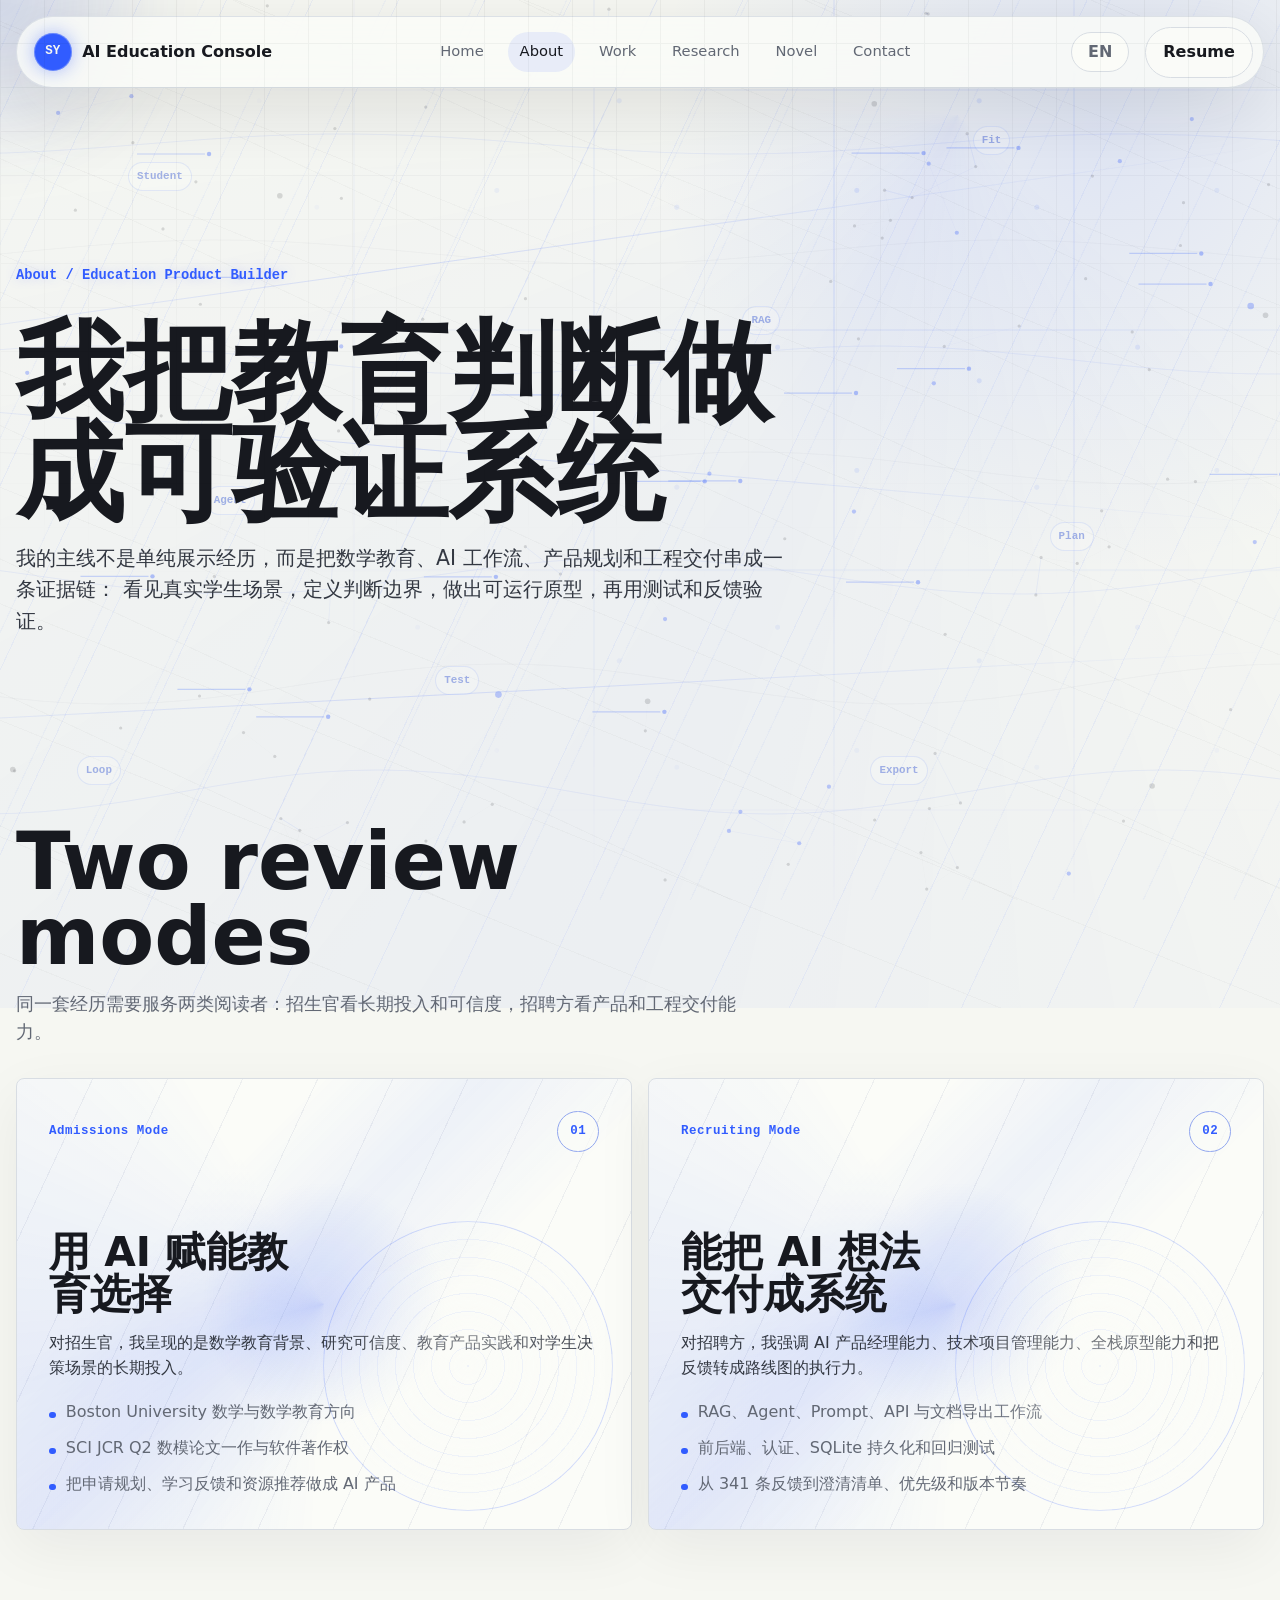
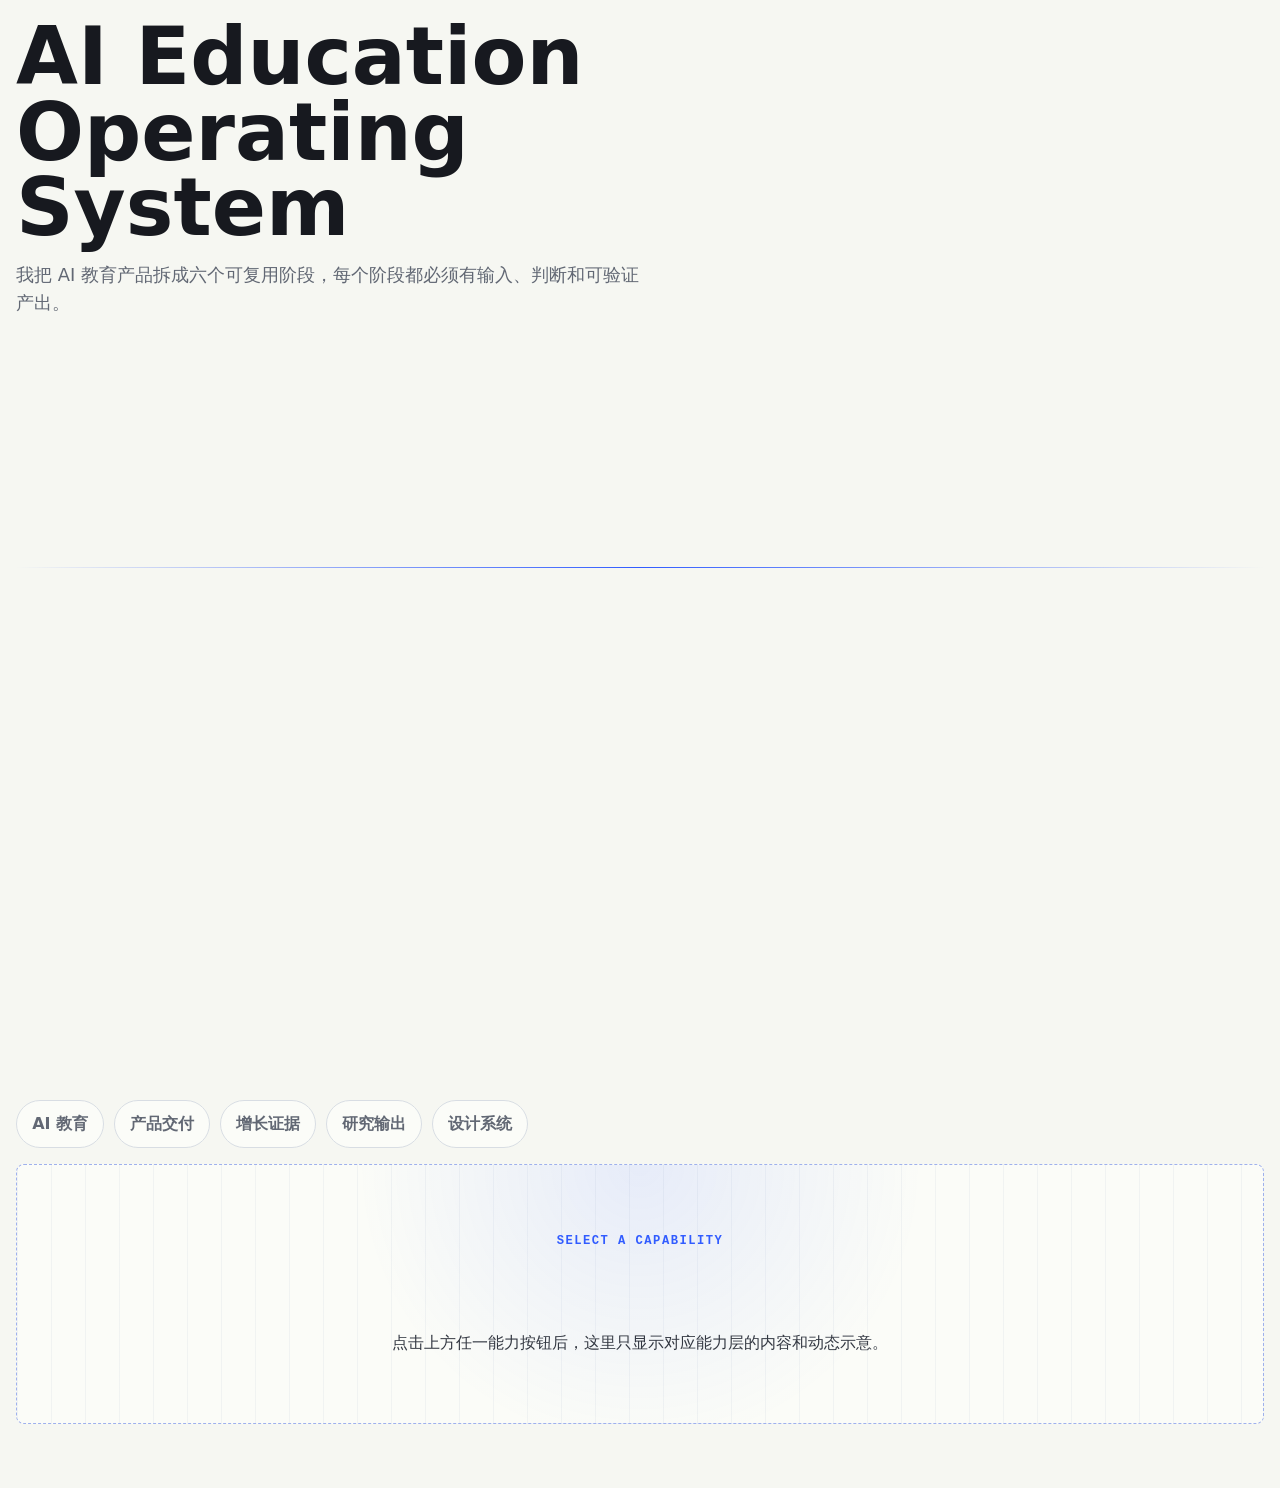
==== about.html @ aab408aa "Deploy Yunkun personal static site" ====
<!doctype html>
<html lang="zh-CN">
  <head>
    <meta charset="utf-8" />
    <meta name="viewport" content="width=device-width, initial-scale=1" />
    <meta
      name="description"
      content="宋昀锟 Song Yunkun 的关于页面：教育产品定位、双受众证据、AI 教育产品方法和能力矩阵。"
    />
    <title>About | 宋昀锟 Song Yunkun</title>
    <link rel="stylesheet" href="./styles.css" />
  </head>
  <body>
    <a class="skip-link" href="#main">跳到正文</a>
    <div class="grain" aria-hidden="true"></div>
    <div class="scroll-progress" aria-hidden="true"></div>
    <div class="cursor-glow" aria-hidden="true"></div>
    <div class="ambient-system" aria-hidden="true">
      <canvas id="ambientCanvas" width="1600" height="1000"></canvas>
      <div class="ambient-grid"></div>
      <div class="ambient-scan"></div>
      <div class="ambient-circuit"></div>
      <div class="ambient-ribbons"><span></span><span></span><span></span></div>
      <div class="ambient-labels"><span>Student</span><span>Fit</span><span>RAG</span><span>Agent</span><span>Plan</span><span>Test</span><span>Export</span><span>Loop</span></div>
      <div class="data-rain"><span>student.signal.map()</span><span>school.fit.score()</span><span>rag.education.merge()</span><span>agent.plan.route()</span><span>tests.cover.advising()</span><span>export.application.pack()</span></div>
    </div>

    <header class="site-header" aria-label="Primary navigation">
      <a class="brand" href="./index.html" aria-label="Song Yunkun home">
        <span class="brand-mark" aria-hidden="true">SY</span>
        <span>AI Education Console</span>
      </a>
      <nav class="top-nav" aria-label="Site pages">
        <a href="./index.html">Home</a>
        <a href="./about.html">About</a>
        <a href="./work.html">Work</a>
        <a href="./research.html">Research</a>
        <a href="./novel.html">Novel</a>
        <a href="./contact.html">Contact</a>
      </nav>
      <a class="button secondary header-resume magnetic" href="./assets/resume.docx">Resume</a>
    </header>

    <main id="main" class="subpage-main">
      <section class="page-masthead" id="top" aria-labelledby="about-title">
        <p class="hero-kicker">About / Education Product Builder</p>
        <h1 id="about-title">我把教育判断做成可验证系统</h1>
        <p>
          我的主线不是单纯展示经历，而是把数学教育、AI 工作流、产品规划和工程交付串成一条证据链：
          看见真实学生场景，定义判断边界，做出可运行原型，再用测试和反馈验证。
        </p>
      </section>

      <section class="section audience-section" id="audience" aria-labelledby="audience-title">
        <div class="section-intro reveal">
          <h2 id="audience-title">Two review modes</h2>
          <p>同一套经历需要服务两类阅读者：招生官看长期投入和可信度，招聘方看产品和工程交付能力。</p>
        </div>
        <div class="audience-grid">
          <article class="audience-card reveal" data-tilt-card>
            <div class="audience-card-head"><span>Admissions Mode</span><strong>01</strong></div>
            <h3>用 AI 赋能教育选择</h3>
            <p>对招生官，我呈现的是数学教育背景、研究可信度、教育产品实践和对学生决策场景的长期投入。</p>
            <ul class="evidence-list">
              <li>Boston University 数学与数学教育方向</li>
              <li>SCI JCR Q2 数模论文一作与软件著作权</li>
              <li>把申请规划、学习反馈和资源推荐做成 AI 产品</li>
            </ul>
          </article>
          <article class="audience-card reveal" data-tilt-card>
            <div class="audience-card-head"><span>Recruiting Mode</span><strong>02</strong></div>
            <h3>能把 AI 想法交付成系统</h3>
            <p>对招聘方，我强调 AI 产品经理能力、技术项目管理能力、全栈原型能力和把反馈转成路线图的执行力。</p>
            <ul class="evidence-list">
              <li>RAG、Agent、Prompt、API 与文档导出工作流</li>
              <li>前后端、认证、SQLite 持久化和回归测试</li>
              <li>从 341 条反馈到澄清清单、优先级和版本节奏</li>
            </ul>
          </article>
        </div>
      </section>

      <section class="section system-section" id="system" aria-labelledby="system-title">
        <div class="section-intro narrow reveal">
          <h2 id="system-title">AI Education Operating System</h2>
          <p>我把 AI 教育产品拆成六个可复用阶段，每个阶段都必须有输入、判断和可验证产出。</p>
        </div>
        <div class="system-path" style="--path-progress: 0">
          <article class="path-step reveal" data-path-step="0"><span>Student Signal</span><p>收集学生目标、家庭约束、学习反馈、访谈材料和真实场景输入。</p></article>
          <article class="path-step reveal" data-path-step="1"><span>Context Graph</span><p>把学生档案、院校信息、活动素材和资源库整理成可检索上下文。</p></article>
          <article class="path-step reveal" data-path-step="2"><span>Strategy Fit</span><p>形成选校匹配、活动建议、优先级依据、澄清清单和版本排期材料。</p></article>
          <article class="path-step reveal" data-path-step="3"><span>AI Workflow</span><p>设计提示词、RAG、Agent Skills 和 API 调用流程，让策略生成有上下文。</p></article>
          <article class="path-step reveal" data-path-step="4"><span>Prototype Delivery</span><p>落地前后端、认证、导出、数据持久化和回归测试。</p></article>
          <article class="path-step reveal" data-path-step="5"><span>Evidence Loop</span><p>把交付结果重新接回学生反馈、申请结果和下一轮产品节奏。</p></article>
        </div>
      </section>

      <section class="section stack-section" id="stack" aria-labelledby="stack-title">
        <div class="section-intro reveal">
          <h2 id="stack-title">Capability Matrix</h2>
          <p>能力展示不只列工具名，而是说明这些工具如何服务教育产品、申请规划和可验证交付。</p>
        </div>
        <div class="stack-tabs" role="tablist" aria-label="Capability groups">
          <button class="tab" id="tab-ai" type="button" data-tab="ai" role="tab" aria-selected="false" aria-controls="panel-ai">AI 教育</button>
          <button class="tab" id="tab-web" type="button" data-tab="web" role="tab" aria-selected="false" aria-controls="panel-web">产品交付</button>
          <button class="tab" id="tab-ops" type="button" data-tab="ops" role="tab" aria-selected="false" aria-controls="panel-ops">增长证据</button>
          <button class="tab" id="tab-docs" type="button" data-tab="docs" role="tab" aria-selected="false" aria-controls="panel-docs">研究输出</button>
          <button class="tab" id="tab-design" type="button" data-tab="design" role="tab" aria-selected="false" aria-controls="panel-design">设计系统</button>
        </div>
        <div class="stack-panels">
          <div class="stack-empty" data-stack-empty role="status">
            <span>SELECT A CAPABILITY</span>
            <p>点击上方任一能力按钮后，这里只显示对应能力层的内容和动态示意。</p>
          </div>
          <article class="stack-panel" id="panel-ai" data-panel="ai" role="tabpanel" aria-labelledby="tab-ai" hidden>
            <h3>AI Education Layer</h3>
            <p>Prompt Engineering、RAG、Agent Skills、学生画像、申请策略、OpenAI Responses API、DeepSeek-compatible API。</p>
            <div class="stack-visual ai-visual" aria-hidden="true"><span></span><span></span><span></span><span></span></div>
          </article>
          <article class="stack-panel" id="panel-web" data-panel="web" role="tabpanel" aria-labelledby="tab-web" hidden>
            <h3>Product Delivery Layer</h3>
            <p>HTML、CSS、JavaScript、TypeScript、React、Next.js、Node.js、REST API、SQLite、better-sqlite3、认证与测试。</p>
            <div class="stack-visual web-visual" aria-hidden="true"><span></span><span></span><span></span><span></span></div>
          </article>
          <article class="stack-panel" id="panel-ops" data-panel="ops" role="tabpanel" aria-labelledby="tab-ops" hidden>
            <h3>Growth Evidence Layer</h3>
            <p>用户反馈整理、需求分类、优先级评估、关键词挖掘、搜索意图分析、小红书内容策划、私信转化和 2 万+ 浏览验证。</p>
            <div class="stack-visual ops-visual" aria-hidden="true"><span></span><span></span><span></span><span></span></div>
          </article>
          <article class="stack-panel" id="panel-docs" data-panel="docs" role="tabpanel" aria-labelledby="tab-docs" hidden>
            <h3>Research Output Layer</h3>
            <p>Markdown、YAML、JSON、CSV / XLSX、python-docx、Word 可打开的 .doc HTML 文档导出、数模论文与 Scholar 档案。</p>
            <div class="stack-visual docs-visual" aria-hidden="true"><span></span><span></span><span></span><span></span></div>
          </article>
          <article class="stack-panel" id="panel-design" data-panel="design" role="tabpanel" aria-labelledby="tab-design" hidden>
            <h3>Cobalt Intelligence Design System</h3>
            <p>冷白、石墨黑和信号钴蓝构成成熟科技底色；绿色只表达验证通过，琥珀只表达增长证据，红色只表达风险。</p>
            <div class="stack-visual palette-visual" aria-hidden="true"><span></span><span></span><span></span><span></span><span></span></div>
          </article>
        </div>
      </section>
    </main>
    <script src="./script.js"></script>
  </body>
</html>
---- styles.css ----
:root {
  color-scheme: light dark;
  --bg: #f6f7f2;
  --surface: #fbfcf8;
  --surface-strong: #fbfcf8;
  --surface-elevated: #ffffff;
  --ink: #17191f;
  --text: #333842;
  --muted: #626874;
  --line: #d8dde3;
  --accent: #315cff;
  --accent-strong: #2448d8;
  --accent-soft: #dce5ff;
  --accent-faint: #eef3ff;
  --accent-ink: #f6f7f2;
  --surface-glass: rgb(251 252 248 / 0.82);
  --line-active: #8ea3ff;
  --grid-line: rgb(49 92 255 / 0.12);
  --verified: #16a34a;
  --verified-soft: #dff7e7;
  --warning: #d97706;
  --warning-soft: #fff2d6;
  --danger: #dc2626;
  --danger-soft: #ffe1e1;
  --shadow: 0 20px 70px rgb(23 25 31 / 0.11);
  --radius: 8px;
  --max: 1400px;
  --cursor-x: 50vw;
  --cursor-y: 50vh;
  --local-x: 50%;
  --local-y: 50%;
  --rotate-x: 0deg;
  --rotate-y: 0deg;
  --ambient-x: 52%;
  --ambient-y: 24%;
  --ambient-angle: 115deg;
  --ambient-intensity: 1;
  --ambient-speed: 1;
  --font-display: "Segoe UI Variable Display", "Aptos Display", "Arial Black", "Microsoft YaHei UI", "Microsoft YaHei", "PingFang SC", system-ui, sans-serif;
  --font-heading-tech: "Segoe UI Variable Display", "Aptos Display", "Arial Black", "Microsoft YaHei UI", "Microsoft YaHei", "PingFang SC", system-ui, sans-serif;
  --font-mono: "Cascadia Code", "SFMono-Regular", Consolas, "Liberation Mono", monospace;
  --title-solid: #17191f;
  --title-solid-soft: #2f3541;
}

@media (prefers-color-scheme: dark) {
  :root {
    --bg: #0d1118;
    --surface: #171c25;
    --surface-strong: #202735;
    --surface-elevated: #1a2230;
    --ink: #e9edf2;
    --text: #cbd3df;
    --muted: #9aa3b2;
    --line: #2b3442;
    --accent: #5f7dff;
    --accent-strong: #7e95ff;
    --accent-soft: #1d2d68;
    --accent-faint: #111b3d;
    --accent-ink: #0d1118;
    --surface-glass: rgb(23 28 37 / 0.78);
    --line-active: #6f88ff;
    --grid-line: rgb(95 125 255 / 0.16);
    --verified: #34d399;
    --verified-soft: #123d2c;
    --warning: #f59e0b;
    --warning-soft: #402a0b;
    --danger: #f87171;
    --danger-soft: #421818;
    --shadow: 0 24px 80px rgb(0 0 0 / 0.26);
    --title-solid: #f2f5f2;
    --title-solid-soft: #d8dde6;
  }

  .cursor-glow {
    mix-blend-mode: screen;
  }
}

* {
  box-sizing: border-box;
}

html {
  scroll-behavior: smooth;
}

body {
  position: relative;
  min-width: 320px;
  margin: 0;
  background:
    radial-gradient(circle at 86% 4%, color-mix(in srgb, var(--accent) 12%, transparent), transparent 28rem),
    linear-gradient(180deg, var(--bg), var(--bg));
  color: var(--text);
  font-family:
    "Aptos",
    "Segoe UI",
    "PingFang SC",
    "Microsoft YaHei",
    system-ui,
    sans-serif;
  line-height: 1.55;
  letter-spacing: 0;
}

body::before {
  position: fixed;
  inset: -12%;
  z-index: -1;
  pointer-events: none;
  background:
    repeating-linear-gradient(
      115deg,
      var(--grid-line) 0 1px,
      transparent 1px 78px
    ),
    repeating-linear-gradient(
      22deg,
      color-mix(in srgb, var(--ink) 5%, transparent) 0 1px,
      transparent 1px 108px
    ),
    conic-gradient(from 130deg at 70% 20%, transparent, color-mix(in srgb, var(--accent) 10%, transparent), transparent 42%);
  opacity: 0.5;
  transform: translate3d(0, 0, 0);
  animation: ambient-field 26s linear infinite;
  content: "";
}

body[data-bg-mode="hero"] {
  --ambient-x: 70%;
  --ambient-y: 28%;
  --ambient-angle: 115deg;
  --ambient-intensity: 1.08;
  --ambient-speed: 1;
}

body[data-bg-mode="motion"] {
  --ambient-x: 42%;
  --ambient-y: 48%;
  --ambient-angle: 138deg;
  --ambient-intensity: 1.2;
  --ambient-speed: 0.82;
}

body[data-bg-mode="work"] {
  --ambient-x: 62%;
  --ambient-y: 38%;
  --ambient-angle: 92deg;
  --ambient-intensity: 1.05;
  --ambient-speed: 0.9;
}

body[data-bg-mode="audience"] {
  --ambient-x: 50%;
  --ambient-y: 44%;
  --ambient-angle: 126deg;
  --ambient-intensity: 1.16;
  --ambient-speed: 0.86;
}

body[data-bg-mode="system"] {
  --ambient-x: 48%;
  --ambient-y: 54%;
  --ambient-angle: 72deg;
  --ambient-intensity: 0.96;
  --ambient-speed: 1.12;
}

body[data-bg-mode="stack"] {
  --ambient-x: 74%;
  --ambient-y: 52%;
  --ambient-angle: 24deg;
  --ambient-intensity: 1.14;
  --ambient-speed: 0.74;
}

body[data-bg-mode="archive"] {
  --ambient-x: 32%;
  --ambient-y: 60%;
  --ambient-angle: 158deg;
  --ambient-intensity: 0.72;
  --ambient-speed: 1.35;
}

body[data-bg-mode="contact"] {
  --ambient-x: 50%;
  --ambient-y: 82%;
  --ambient-angle: 180deg;
  --ambient-intensity: 0.9;
  --ambient-speed: 0.68;
}

.intro-lock {
  overflow: hidden;
}

.ai-intro {
  position: fixed;
  inset: 0;
  z-index: 100;
  display: grid;
  place-items: center;
  overflow: hidden;
  min-width: 320px;
  background:
    radial-gradient(circle at 50% 48%, rgb(95 125 255 / 0.24), transparent 17rem),
    radial-gradient(circle at 50% 50%, rgb(255 255 255 / 0.12), transparent 9rem),
    linear-gradient(180deg, #02040a 0%, #070b12 52%, #02040a 100%);
  color: #f5f7ff;
  pointer-events: auto;
  isolation: isolate;
  opacity: 1;
  visibility: visible;
  transition:
    opacity 520ms ease,
    visibility 520ms ease;
}

.ai-intro.is-hidden {
  opacity: 0;
  visibility: hidden;
  pointer-events: none;
}

#aiIntroCanvas,
.ai-intro-grid,
.ai-intro-scan,
.ai-intro-flash,
.ai-intro-portal {
  position: absolute;
  inset: 0;
}

#aiIntroCanvas {
  z-index: 1;
  width: 100%;
  height: 100%;
}

.ai-intro-grid {
  z-index: 2;
  background:
    linear-gradient(rgb(95 125 255 / 0.08) 1px, transparent 1px),
    linear-gradient(90deg, rgb(95 125 255 / 0.08) 1px, transparent 1px),
    radial-gradient(circle at 50% 50%, transparent 0 18%, rgb(95 125 255 / 0.14) 19%, transparent 20% 100%);
  background-size:
    86px 86px,
    86px 86px,
    100% 100%;
  opacity: 0.56;
  transform: perspective(720px) rotateX(60deg) scale(1.75) translateY(14%);
  transform-origin: 50% 60%;
  animation: intro-grid-warp 8s cubic-bezier(0.19, 1, 0.22, 1) forwards;
}

.ai-intro-scan {
  z-index: 3;
  background:
    linear-gradient(180deg, transparent 0 44%, rgb(255 255 255 / 0.24) 49%, rgb(95 125 255 / 0.18) 50%, transparent 56%),
    repeating-linear-gradient(180deg, rgb(255 255 255 / 0.035) 0 1px, transparent 1px 5px);
  mix-blend-mode: screen;
  opacity: 0;
  animation: intro-scan 8s ease-in-out forwards;
}

.ai-intro-flash {
  z-index: 8;
  background: #f8fbff;
  opacity: 0;
  pointer-events: none;
  animation: intro-flash 8s steps(1, end) forwards;
}

.ai-intro-portal {
  z-index: 5;
  opacity: 0;
  background:
    radial-gradient(circle at 50% 50%, transparent 0 14%, rgb(255 255 255 / 0.84) 15%, rgb(95 125 255 / 0.46) 18%, transparent 32%),
    radial-gradient(circle at 50% 50%, rgb(95 125 255 / 0.2), transparent 46%);
  filter: blur(0.2px);
  animation: intro-portal 8s cubic-bezier(0.16, 1, 0.3, 1) forwards;
}

.ai-intro-core {
  position: absolute;
  left: 50%;
  top: 50%;
  z-index: 6;
  width: min(24rem, 58vw);
  aspect-ratio: 1;
  transform: translate(-50%, -50%) scale(0.08);
  opacity: 0;
  filter: drop-shadow(0 0 52px rgb(95 125 255 / 0.76));
  animation: intro-core 8s cubic-bezier(0.19, 1, 0.22, 1) forwards;
}

.core-pulse,
.core-ring {
  position: absolute;
  inset: 0;
  border-radius: 50%;
}

.core-pulse {
  inset: 34%;
  background:
    radial-gradient(circle, #fff 0 12%, #aebcff 18%, rgb(95 125 255 / 0.62) 40%, transparent 72%);
  box-shadow:
    0 0 44px rgb(255 255 255 / 0.92),
    0 0 120px rgb(95 125 255 / 0.82);
  animation: core-breathe 1.2s ease-in-out infinite;
}

.core-ring {
  border: 1px solid rgb(255 255 255 / 0.4);
  box-shadow:
    inset 0 0 40px rgb(95 125 255 / 0.2),
    0 0 44px rgb(95 125 255 / 0.28);
}

.core-ring::before,
.core-ring::after {
  position: absolute;
  width: 9px;
  height: 9px;
  border-radius: 50%;
  background: #f8fbff;
  box-shadow: 0 0 24px rgb(255 255 255 / 0.96);
  content: "";
}

.core-ring::before {
  left: 50%;
  top: -4px;
}

.core-ring::after {
  right: 15%;
  bottom: 7%;
}

.core-ring-one {
  transform: rotateX(68deg) rotateZ(0deg);
  animation: core-ring-one 3.8s linear infinite;
}

.core-ring-two {
  transform: rotateY(66deg) rotateZ(36deg);
  animation: core-ring-two 4.8s linear infinite;
}

.core-ring-three {
  transform: rotateX(72deg) rotateY(48deg) rotateZ(-28deg);
  animation: core-ring-three 5.6s linear infinite;
}

.ai-intro-copy {
  position: relative;
  z-index: 9;
  display: grid;
  justify-items: center;
  width: min(92vw, 920px);
  text-align: center;
  text-transform: uppercase;
  pointer-events: none;
}

.intro-kicker {
  margin: 0 0 1.15rem;
  color: rgb(213 222 255 / 0.82);
  font-size: clamp(0.72rem, 1.2vw, 0.92rem);
  font-weight: 800;
  letter-spacing: 0.28em;
  animation: intro-kicker 8s ease forwards;
}

.ai-intro-copy h2 {
  margin: 0;
  max-width: 12ch;
  color: #fff;
  font-size: clamp(3.6rem, 11vw, 9.2rem);
  line-height: 0.86;
  letter-spacing: 0;
  text-shadow:
    0 0 28px rgb(255 255 255 / 0.42),
    0 0 90px rgb(95 125 255 / 0.48);
  opacity: 0;
  transform: translateY(20px) scale(0.94);
  animation: intro-title 8s cubic-bezier(0.16, 1, 0.3, 1) forwards;
}

.intro-status {
  min-height: 1.5rem;
  margin: 1.2rem 0 0;
  color: rgb(245 247 255 / 0.76);
  font-family:
    "Aptos Mono",
    "Cascadia Mono",
    "SFMono-Regular",
    Consolas,
    monospace;
  font-size: clamp(0.78rem, 1.5vw, 1rem);
  letter-spacing: 0.22em;
  animation: intro-status-blink 1.2s steps(2, jump-none) infinite;
}

.ai-intro-tokens,
.ai-intro-keywords,
.ai-intro-caption,
.ai-intro-agents {
  position: absolute;
  inset: 0;
  z-index: 7;
  pointer-events: none;
}

.ai-intro-tokens span {
  position: absolute;
  left: var(--token-x, 10%);
  top: var(--token-y, 12%);
  padding: 0.38rem 0.58rem;
  border: 1px solid rgb(255 255 255 / 0.14);
  background: rgb(2 4 10 / 0.48);
  color: rgb(225 232 255 / 0.78);
  font-family:
    "Aptos Mono",
    "Cascadia Mono",
    Consolas,
    monospace;
  font-size: clamp(0.62rem, 1vw, 0.76rem);
  letter-spacing: 0.02em;
  opacity: 0;
  transform: translate3d(var(--token-from-x, -40vw), var(--token-from-y, 0), 0) rotate(var(--token-rotate, 0deg));
  animation: intro-token 8s cubic-bezier(0.19, 1, 0.22, 1) forwards;
}

.ai-intro-tokens span:nth-child(1) { --token-x: 13%; --token-y: 18%; --token-from-x: -45vw; --token-from-y: -10vh; --token-rotate: -8deg; }
.ai-intro-tokens span:nth-child(2) { --token-x: 71%; --token-y: 16%; --token-from-x: 42vw; --token-from-y: -18vh; --token-rotate: 6deg; }
.ai-intro-tokens span:nth-child(3) { --token-x: 8%; --token-y: 52%; --token-from-x: -48vw; --token-from-y: 12vh; --token-rotate: 8deg; }
.ai-intro-tokens span:nth-child(4) { --token-x: 74%; --token-y: 48%; --token-from-x: 42vw; --token-from-y: 8vh; --token-rotate: -7deg; }
.ai-intro-tokens span:nth-child(5) { --token-x: 19%; --token-y: 78%; --token-from-x: -36vw; --token-from-y: 28vh; --token-rotate: 10deg; }
.ai-intro-tokens span:nth-child(6) { --token-x: 66%; --token-y: 78%; --token-from-x: 32vw; --token-from-y: 30vh; --token-rotate: -9deg; }
.ai-intro-tokens span:nth-child(7) { --token-x: 43%; --token-y: 13%; --token-from-x: 0; --token-from-y: -42vh; --token-rotate: 4deg; }
.ai-intro-tokens span:nth-child(8) { --token-x: 43%; --token-y: 82%; --token-from-x: 0; --token-from-y: 42vh; --token-rotate: -4deg; }

.ai-intro-keywords span {
  position: absolute;
  left: 50%;
  top: 50%;
  padding: 0.42rem 0.72rem;
  border: 1px solid rgb(255 255 255 / 0.24);
  background: rgb(255 255 255 / 0.07);
  backdrop-filter: blur(12px);
  color: #fff;
  font-size: clamp(0.7rem, 1.2vw, 0.92rem);
  font-weight: 800;
  letter-spacing: 0.14em;
  text-transform: uppercase;
  opacity: 0;
  transform: translate(-50%, -50%) scale(0.72);
  animation: intro-keyword 8s cubic-bezier(0.16, 1, 0.3, 1) forwards;
}

.ai-intro-keywords span:nth-child(1) { --keyword-x: -30vw; --keyword-y: -19vh; animation-delay: 0.02s; }
.ai-intro-keywords span:nth-child(2) { --keyword-x: 23vw; --keyword-y: -22vh; animation-delay: 0.08s; }
.ai-intro-keywords span:nth-child(3) { --keyword-x: -34vw; --keyword-y: 12vh; animation-delay: 0.14s; }
.ai-intro-keywords span:nth-child(4) { --keyword-x: 31vw; --keyword-y: 13vh; animation-delay: 0.2s; }
.ai-intro-keywords span:nth-child(5) { --keyword-x: -10vw; --keyword-y: 26vh; animation-delay: 0.26s; }
.ai-intro-keywords span:nth-child(6) { --keyword-x: 14vw; --keyword-y: 28vh; animation-delay: 0.32s; }

.ai-intro-caption {
  z-index: 8;
  display: grid;
  grid-template-columns: repeat(3, minmax(0, 1fr));
  align-items: end;
  gap: 1rem;
  width: min(88vw, 860px);
  height: 100%;
  padding: 0 0 8vh;
  left: 50%;
  transform: translateX(-50%);
}

.ai-intro-caption span {
  display: grid;
  place-items: center;
  min-height: 2.65rem;
  border: 1px solid rgb(255 255 255 / 0.14);
  background: rgb(255 255 255 / 0.045);
  color: rgb(236 240 255 / 0.78);
  font-family:
    "Aptos Mono",
    "Cascadia Mono",
    Consolas,
    monospace;
  font-size: clamp(0.66rem, 1.1vw, 0.78rem);
  letter-spacing: 0.14em;
  text-transform: uppercase;
  opacity: 0;
  animation: intro-caption 8s ease forwards;
}

.ai-intro-caption span:nth-child(2) {
  animation-delay: 0.12s;
}

.ai-intro-caption span:nth-child(3) {
  animation-delay: 0.24s;
}

.ai-intro-agents span {
  position: absolute;
  left: var(--agent-x);
  top: var(--agent-y);
  display: inline-grid;
  place-items: center;
  min-width: 8rem;
  min-height: 2.3rem;
  border: 1px solid rgb(255 255 255 / 0.18);
  background: rgb(2 4 10 / 0.5);
  color: rgb(240 244 255 / 0.86);
  font-family:
    "Aptos Mono",
    "Cascadia Mono",
    Consolas,
    monospace;
  font-size: 0.74rem;
  letter-spacing: 0.12em;
  text-transform: uppercase;
  opacity: 0;
  transform: translate(-50%, -50%) scale(0.72);
  animation: intro-agent 8s cubic-bezier(0.16, 1, 0.3, 1) forwards;
  animation-delay: var(--agent-delay);
}

.ai-intro-skip {
  position: absolute;
  right: max(1rem, 3vw);
  top: max(1rem, 3vh);
  z-index: 12;
  min-height: 2.5rem;
  padding: 0 1rem;
  border: 1px solid rgb(255 255 255 / 0.2);
  border-radius: 999px;
  background: rgb(255 255 255 / 0.08);
  color: #f8fbff;
  font: inherit;
  font-size: 0.82rem;
  font-weight: 800;
  letter-spacing: 0.08em;
  text-transform: uppercase;
  cursor: pointer;
  backdrop-filter: blur(16px);
}

.ai-intro-skip:hover,
.ai-intro-skip:focus-visible {
  border-color: rgb(255 255 255 / 0.5);
  background: rgb(255 255 255 / 0.16);
  outline: none;
}

@keyframes intro-grid-warp {
  0% {
    opacity: 0.12;
    transform: perspective(720px) rotateX(74deg) scale(2.1) translateY(21%);
  }
  22% {
    opacity: 0.48;
  }
  52% {
    opacity: 0.68;
    transform: perspective(720px) rotateX(60deg) scale(1.55) translateY(9%);
  }
  82% {
    opacity: 0.42;
    transform: perspective(720px) rotateX(44deg) scale(1.18) translateY(1%);
  }
  100% {
    opacity: 0;
    transform: perspective(720px) rotateX(18deg) scale(0.96) translateY(0);
  }
}

@keyframes intro-scan {
  0%,
  6% {
    opacity: 0;
    transform: translateY(-65%);
  }
  14%,
  34% {
    opacity: 0.82;
  }
  43% {
    opacity: 0.18;
    transform: translateY(32%);
  }
  62% {
    opacity: 0.4;
    transform: translateY(-8%);
  }
  100% {
    opacity: 0;
    transform: translateY(62%);
  }
}

@keyframes intro-flash {
  0%,
  53%,
  57%,
  90%,
  93%,
  100% {
    opacity: 0;
  }
  54%,
  91% {
    opacity: 0.86;
  }
}

@keyframes intro-portal {
  0%,
  74% {
    opacity: 0;
    transform: scale(0.32);
  }
  84% {
    opacity: 0.92;
    transform: scale(1.02);
  }
  100% {
    opacity: 0;
    transform: scale(4.8);
  }
}

@keyframes intro-core {
  0% {
    opacity: 0;
    transform: translate(-50%, -50%) scale(0.04);
  }
  16% {
    opacity: 0.2;
    transform: translate(-50%, -50%) scale(0.16);
  }
  38% {
    opacity: 0.92;
    transform: translate(-50%, -50%) scale(0.82);
  }
  52% {
    opacity: 1;
    transform: translate(-50%, -50%) scale(1.02);
  }
  68% {
    opacity: 0.72;
    transform: translate(-50%, -50%) scale(0.68);
  }
  88% {
    opacity: 0.45;
    transform: translate(-50%, -50%) scale(1.42);
  }
  100% {
    opacity: 0;
    transform: translate(-50%, -50%) scale(2.8);
  }
}

@keyframes core-breathe {
  50% {
    transform: scale(1.28);
    filter: saturate(1.4);
  }
}

@keyframes core-ring-one {
  to {
    transform: rotateX(68deg) rotateZ(360deg);
  }
}

@keyframes core-ring-two {
  to {
    transform: rotateY(66deg) rotateZ(-324deg);
  }
}

@keyframes core-ring-three {
  to {
    transform: rotateX(72deg) rotateY(48deg) rotateZ(332deg);
  }
}

@keyframes intro-kicker {
  0%,
  8% {
    opacity: 0;
    transform: translateY(-12px);
  }
  16%,
  80% {
    opacity: 1;
    transform: translateY(0);
  }
  100% {
    opacity: 0;
    transform: translateY(-14px);
  }
}

@keyframes intro-title {
  0%,
  40% {
    opacity: 0;
    transform: translateY(20px) scale(0.94);
  }
  52%,
  79% {
    opacity: 1;
    transform: translateY(0) scale(1);
  }
  100% {
    opacity: 0;
    transform: translateY(-26px) scale(1.06);
  }
}

@keyframes intro-status-blink {
  50% {
    opacity: 0.38;
  }
}

@keyframes intro-token {
  0%,
  10% {
    opacity: 0;
    transform: translate3d(var(--token-from-x), var(--token-from-y), 0) rotate(var(--token-rotate)) scale(0.92);
  }
  24%,
  44% {
    opacity: 0.92;
    transform: translate3d(0, 0, 0) rotate(0deg) scale(1);
  }
  58%,
  100% {
    opacity: 0;
    transform: translate3d(calc(50vw - var(--token-x)), calc(50vh - var(--token-y)), 0) scale(0.24);
  }
}

@keyframes intro-keyword {
  0%,
  53% {
    opacity: 0;
    transform: translate(-50%, -50%) scale(0.72);
  }
  61% {
    opacity: 1;
    transform: translate(calc(-50% + var(--keyword-x)), calc(-50% + var(--keyword-y))) scale(1);
  }
  72%,
  100% {
    opacity: 0;
    transform: translate(calc(-50% + var(--keyword-x)), calc(-50% + var(--keyword-y))) scale(0.82);
  }
}

@keyframes intro-caption {
  0%,
  37% {
    opacity: 0;
    transform: translateY(16px);
  }
  48%,
  71% {
    opacity: 1;
    transform: translateY(0);
  }
  100% {
    opacity: 0;
    transform: translateY(18px);
  }
}

@keyframes intro-agent {
  0% {
    opacity: 0;
    transform: translate(-50%, -50%) scale(0.72);
  }
  8%,
  46% {
    opacity: 1;
    transform: translate(-50%, -50%) scale(1);
  }
  100% {
    opacity: 0;
    transform: translate(-50%, -50%) scale(0.78);
  }
}

.ambient-system {
  position: fixed;
  inset: 0;
  z-index: 0;
  overflow: hidden;
  pointer-events: none;
  color: var(--accent);
  opacity: calc(0.82 * var(--ambient-intensity));
  transition:
    opacity 700ms ease,
    filter 700ms ease;
}

#ambientCanvas,
.ambient-grid,
.ambient-scan,
.ambient-circuit,
.ambient-ribbons,
.ambient-labels,
.data-rain {
  position: absolute;
  inset: 0;
}

#ambientCanvas {
  z-index: 1;
  width: 100%;
  height: 100%;
}

.ambient-grid {
  z-index: 2;
  background:
    repeating-linear-gradient(
      var(--ambient-angle),
      color-mix(in srgb, var(--accent) 9%, transparent) 0 1px,
      transparent 1px 76px
    ),
    repeating-linear-gradient(
      calc(var(--ambient-angle) - 90deg),
      color-mix(in srgb, var(--ink) 5%, transparent) 0 1px,
      transparent 1px 112px
    );
  opacity: 0.58;
  transform: translate3d(0, 0, 0) scale(1.08);
  animation: ambient-grid-drift calc(30s * var(--ambient-speed)) linear infinite;
}

.ambient-scan {
  z-index: 3;
  background:
    linear-gradient(
      var(--ambient-angle),
      transparent 0 43%,
      color-mix(in srgb, var(--accent) 16%, transparent) 48%,
      color-mix(in srgb, var(--accent) 5%, transparent) 51%,
      transparent 58%
    );
  mix-blend-mode: multiply;
  opacity: 0.54;
  transform: translateX(-120%);
  animation: ambient-scan-sweep calc(9s * var(--ambient-speed)) ease-in-out infinite;
}

.ambient-circuit {
  z-index: 4;
  opacity: 0.45;
  background:
    linear-gradient(90deg, transparent 0 47%, color-mix(in srgb, var(--accent) 22%, transparent) 47% 48%, transparent 48%),
    linear-gradient(0deg, transparent 0 62%, color-mix(in srgb, var(--accent) 16%, transparent) 62% 63%, transparent 63%),
    radial-gradient(circle at 16% 24%, color-mix(in srgb, var(--accent) 34%, transparent) 0 2px, transparent 3px),
    radial-gradient(circle at 38% 68%, color-mix(in srgb, var(--accent) 30%, transparent) 0 2px, transparent 3px),
    radial-gradient(circle at 72% 36%, color-mix(in srgb, var(--accent) 34%, transparent) 0 2px, transparent 3px),
    radial-gradient(circle at 88% 74%, color-mix(in srgb, var(--accent) 28%, transparent) 0 2px, transparent 3px);
  background-size:
    240px 240px,
    240px 240px,
    360px 280px,
    360px 280px,
    360px 280px,
    360px 280px;
  mask-image: radial-gradient(circle at var(--ambient-x) var(--ambient-y), black, transparent 68%);
  animation: circuit-pulse calc(7s * var(--ambient-speed)) ease-in-out infinite;
}

.ambient-ribbons span {
  position: absolute;
  left: -18vw;
  top: calc(var(--ribbon-top, 30) * 1%);
  width: 136vw;
  height: 1px;
  background: linear-gradient(90deg, transparent, color-mix(in srgb, var(--accent) 40%, transparent), transparent);
  transform: rotate(var(--ribbon-rotate, -9deg)) translateX(-12%);
  opacity: 0.45;
  animation: ribbon-slide calc(13s * var(--ambient-speed)) ease-in-out infinite;
}

.ambient-ribbons span:nth-child(1) {
  --ribbon-top: 26;
  --ribbon-rotate: -8deg;
}

.ambient-ribbons span:nth-child(2) {
  --ribbon-top: 52;
  --ribbon-rotate: 5deg;
  animation-delay: -4s;
}

.ambient-ribbons span:nth-child(3) {
  --ribbon-top: 76;
  --ribbon-rotate: -3deg;
  animation-delay: -8s;
}

.ambient-labels span,
.data-rain span {
  position: absolute;
  font-family: ui-monospace, SFMono-Regular, Consolas, "Liberation Mono", monospace;
  font-weight: 800;
  white-space: nowrap;
  user-select: none;
}

.ambient-labels span {
  padding: 0.32rem 0.5rem;
  border: 1px solid color-mix(in srgb, var(--accent) 24%, transparent);
  border-radius: 999px;
  background: color-mix(in srgb, var(--surface) 46%, transparent);
  color: color-mix(in srgb, var(--accent) 70%, var(--muted));
  font-size: 0.68rem;
  opacity: 0.52;
  backdrop-filter: blur(10px);
  animation: ambient-label-drift calc(12s * var(--ambient-speed)) ease-in-out infinite;
}

.ambient-labels span:nth-child(1) { left: 10%; top: 18%; }
.ambient-labels span:nth-child(2) { left: 76%; top: 14%; animation-delay: -1.2s; }
.ambient-labels span:nth-child(3) { left: 58%; top: 34%; animation-delay: -2.4s; }
.ambient-labels span:nth-child(4) { left: 16%; top: 54%; animation-delay: -3.6s; }
.ambient-labels span:nth-child(5) { left: 82%; top: 58%; animation-delay: -4.8s; }
.ambient-labels span:nth-child(6) { left: 34%; top: 74%; animation-delay: -6s; }
.ambient-labels span:nth-child(7) { left: 68%; top: 84%; animation-delay: -7.2s; }
.ambient-labels span:nth-child(8) { left: 6%; top: 84%; animation-delay: -8.4s; }

.data-rain {
  z-index: 5;
  mask-image: linear-gradient(to bottom, transparent, black 22%, black 78%, transparent);
  opacity: 0.38;
}

.data-rain span {
  left: calc(var(--rain-left, 20) * 1%);
  top: -4rem;
  color: color-mix(in srgb, var(--accent) 52%, var(--muted));
  font-size: 0.72rem;
  letter-spacing: 0;
  opacity: 0;
  transform: translateY(-12vh);
  animation: data-rain-fall calc(18s * var(--ambient-speed)) linear infinite;
}

.data-rain span:nth-child(1) { --rain-left: 12; animation-delay: 0s; }
.data-rain span:nth-child(2) { --rain-left: 30; animation-delay: -3s; }
.data-rain span:nth-child(3) { --rain-left: 48; animation-delay: -6s; }
.data-rain span:nth-child(4) { --rain-left: 66; animation-delay: -9s; }
.data-rain span:nth-child(5) { --rain-left: 78; animation-delay: -12s; }
.data-rain span:nth-child(6) { --rain-left: 22; animation-delay: -15s; }

main {
  position: relative;
  z-index: 2;
}

@keyframes ambient-grid-drift {
  0% {
    transform: translate3d(-2%, -1%, 0) scale(1.08);
  }
  50% {
    transform: translate3d(2%, 1.5%, 0) scale(1.1);
  }
  100% {
    transform: translate3d(-2%, -1%, 0) scale(1.08);
  }
}

@keyframes ambient-scan-sweep {
  0%,
  26% {
    transform: translateX(-120%);
  }
  70%,
  100% {
    transform: translateX(120%);
  }
}

@keyframes circuit-pulse {
  50% {
    opacity: 0.72;
    filter: saturate(1.24);
  }
}

@keyframes ribbon-slide {
  0%,
  100% {
    transform: rotate(var(--ribbon-rotate, 0deg)) translateX(-10%);
  }
  50% {
    transform: rotate(var(--ribbon-rotate, 0deg)) translateX(10%);
  }
}

@keyframes ambient-label-drift {
  50% {
    transform: translate3d(14px, -10px, 0);
    opacity: 0.78;
  }
}

@keyframes data-rain-fall {
  0% {
    transform: translateY(-12vh);
    opacity: 0;
  }
  12%,
  70% {
    opacity: 0.5;
  }
  100% {
    transform: translateY(112vh);
    opacity: 0;
  }
}

@keyframes ambient-field {
  0% {
    transform: translate3d(-1.5%, -1%, 0) rotate(0deg);
  }
  50% {
    transform: translate3d(1.5%, 1%, 0) rotate(1deg);
  }
  100% {
    transform: translate3d(-1.5%, -1%, 0) rotate(0deg);
  }
}

body.is-switching main {
  opacity: 0.22;
  transform: translateY(4px);
}

main {
  transition:
    opacity 220ms ease,
    transform 220ms ease;
}

a {
  color: inherit;
}

button,
a {
  -webkit-tap-highlight-color: transparent;
}

a:focus-visible,
button:focus-visible {
  outline: 3px solid color-mix(in srgb, var(--line-active) 72%, transparent);
  outline-offset: 4px;
}

.skip-link {
  position: fixed;
  left: 1rem;
  top: 1rem;
  z-index: 100;
  transform: translateY(-160%);
  border-radius: var(--radius);
  background: var(--ink);
  color: var(--bg);
  padding: 0.6rem 0.85rem;
}

.skip-link:focus {
  transform: translateY(0);
}

.grain {
  position: fixed;
  inset: 0;
  z-index: 80;
  pointer-events: none;
  opacity: 0.045;
  background-image:
    linear-gradient(90deg, var(--ink) 1px, transparent 1px),
    linear-gradient(0deg, var(--ink) 1px, transparent 1px);
  background-size: 44px 44px;
  mask-image: linear-gradient(to bottom, black, transparent 70%);
}

.scroll-progress {
  position: fixed;
  left: 0;
  top: 0;
  z-index: 90;
  width: 3px;
  height: 100dvh;
  transform-origin: top;
  transform: scaleY(0);
  background: var(--accent);
}

.cursor-glow {
  position: fixed;
  left: var(--cursor-x);
  top: var(--cursor-y);
  z-index: 60;
  width: 24rem;
  aspect-ratio: 1;
  pointer-events: none;
  border-radius: 999px;
  background:
    radial-gradient(circle, color-mix(in srgb, var(--accent) 20%, transparent), transparent 62%),
    radial-gradient(circle, color-mix(in srgb, var(--ink) 8%, transparent), transparent 70%);
  filter: blur(18px);
  opacity: 0;
  mix-blend-mode: multiply;
  transform: translate(-50%, -50%);
  transition: opacity 260ms ease;
}

body.has-cursor .cursor-glow {
  opacity: 0.7;
}

@supports (animation-timeline: scroll()) {
  .scroll-progress {
    animation: progress-grow linear both;
    animation-timeline: scroll(root block);
  }
}

@keyframes progress-grow {
  from {
    transform: scaleY(0);
  }
  to {
    transform: scaleY(1);
  }
}

.site-header {
  position: fixed;
  top: 1rem;
  left: 50%;
  z-index: 70;
  display: grid;
  grid-template-columns: auto minmax(0, 1fr) auto auto;
  grid-template-areas: "brand nav lang resume";
  align-items: center;
  gap: 1rem;
  width: min(var(--max), calc(100% - 2rem));
  min-height: 64px;
  padding: 0.6rem;
  border: 1px solid color-mix(in srgb, var(--line) 88%, transparent);
  border-radius: 999px;
  background: var(--surface-glass);
  box-shadow: var(--shadow);
  backdrop-filter: blur(18px);
  transform: translateX(-50%);
}

.brand,
.top-nav,
.language-toggle,
.button {
  display: inline-flex;
  align-items: center;
}

.brand {
  grid-area: brand;
  gap: 0.65rem;
  padding: 0.35rem 0.45rem;
  color: var(--ink);
  font-family: var(--font-display);
  font-weight: 800;
  text-decoration: none;
  white-space: nowrap;
}

.brand-mark {
  display: grid;
  width: 38px;
  aspect-ratio: 1;
  place-items: center;
  border-radius: 999px;
  background: var(--accent);
  color: var(--accent-ink);
  font-family: var(--font-mono);
  font-size: 0.78rem;
  box-shadow:
    inset 0 0 0 1px color-mix(in srgb, var(--accent-ink) 28%, transparent),
    0 0 18px color-mix(in srgb, var(--accent) 40%, transparent);
}

.top-nav {
  grid-area: nav;
  justify-content: center;
  gap: clamp(0.35rem, 1.2vw, 0.8rem);
  min-width: 0;
}

.top-nav a,
.language-toggle {
  min-height: 40px;
  border-radius: 999px;
  color: var(--muted);
  font-size: 0.92rem;
  text-decoration: none;
  white-space: nowrap;
}

.top-nav a {
  padding: 0.48rem 0.72rem;
}

.top-nav a:hover,
.top-nav a.is-active,
.language-toggle:hover {
  background: color-mix(in srgb, var(--accent) 9%, transparent);
  color: var(--ink);
}

.language-toggle {
  grid-area: lang;
  justify-content: center;
  min-width: 58px;
  border: 1px solid var(--line);
  background: var(--surface);
  cursor: pointer;
  font: inherit;
  font-weight: 800;
}

.language-toggle[aria-pressed="true"] {
  border-color: color-mix(in srgb, var(--accent) 55%, var(--line));
  background: var(--accent);
  color: var(--accent-ink);
}

.header-resume {
  grid-area: resume;
}

.hero {
  display: grid;
  grid-template-columns: minmax(0, 0.88fr) minmax(320px, 1.12fr);
  align-items: center;
  gap: clamp(2rem, 5vw, 5rem);
  width: min(var(--max), calc(100% - 2rem));
  min-height: 100dvh;
  margin: 0 auto;
  padding: 6rem 0 3rem;
}

.hero-copy {
  position: relative;
  z-index: 2;
}

.hero-kicker,
.case-role,
.archive-item span {
  margin: 0 0 1rem;
  color: var(--accent);
  font-family: ui-monospace, SFMono-Regular, Consolas, "Liberation Mono", monospace;
  font-size: 0.86rem;
  font-weight: 800;
}

h1,
h2,
h3,
p {
  letter-spacing: 0;
}

h1 {
  position: relative;
  isolation: isolate;
  margin: 0;
  color: var(--title-solid);
  font-family: var(--font-heading-tech);
  font-size: clamp(4.25rem, 10vw, 7.25rem);
  font-weight: 900;
  line-height: 0.94;
  text-shadow: none;
  text-wrap: balance;
  transform: none;
  transform-origin: left bottom;
}

.hero-name {
  margin: 0.35rem 0 0;
  color: var(--muted);
  font-size: 2.25rem;
  font-weight: 700;
}

.hero-subtitle {
  max-width: 26rem;
  margin: 1.45rem 0 0;
  color: var(--text);
  font-size: 1.18rem;
}

.hero-actions,
.contact-actions {
  display: flex;
  flex-wrap: wrap;
  gap: 0.75rem;
  margin-top: 1.6rem;
}

.button {
  justify-content: center;
  min-height: 46px;
  padding: 0.75rem 1.08rem;
  border-radius: 999px;
  font-weight: 800;
  text-decoration: none;
  transition:
    transform 180ms ease,
    background-color 180ms ease,
    border-color 180ms ease;
}

.button:active {
  transform: translateY(1px) scale(0.99);
}

.primary {
  border: 1px solid var(--accent);
  background: var(--accent);
  color: var(--accent-ink);
}

.primary:hover {
  border-color: var(--accent-strong);
  background: var(--accent-strong);
}

.secondary {
  border: 1px solid var(--line);
  background: color-mix(in srgb, var(--surface) 86%, transparent);
  color: var(--ink);
}

.secondary:hover {
  border-color: color-mix(in srgb, var(--accent) 45%, var(--line));
}

.hero-art {
  position: relative;
  isolation: isolate;
  overflow: hidden;
  min-height: min(70dvh, 720px);
  border: 1px solid var(--line);
  border-radius: var(--radius);
  background:
    radial-gradient(circle at 55% 38%, color-mix(in srgb, var(--accent) 16%, transparent), transparent 17rem),
    linear-gradient(145deg, color-mix(in srgb, var(--surface-strong) 92%, transparent), var(--surface));
  box-shadow: var(--shadow);
}

.hero-art::before,
.hero-art::after {
  position: absolute;
  pointer-events: none;
  content: "";
}

.hero-art::before {
  inset: -32%;
  z-index: 0;
  background:
    conic-gradient(
      from 0deg,
      transparent,
      color-mix(in srgb, var(--accent) 28%, transparent),
      transparent 34%,
      color-mix(in srgb, var(--ink) 10%, transparent),
      transparent 70%
    );
  opacity: 0.28;
  animation: rotate-field 20s linear infinite;
}

.hero-art::after {
  inset: 0;
  z-index: 1;
  background:
    repeating-linear-gradient(90deg, color-mix(in srgb, var(--line) 28%, transparent) 0 1px, transparent 1px 72px),
    repeating-linear-gradient(0deg, color-mix(in srgb, var(--line) 20%, transparent) 0 1px, transparent 1px 72px);
  mask-image: linear-gradient(135deg, transparent 0 14%, black 32%, black 68%, transparent 86%);
  opacity: 0.5;
}

@keyframes rotate-field {
  to {
    transform: rotate(360deg);
  }
}

#networkCanvas {
  position: absolute;
  inset: 0;
  z-index: 2;
  width: 100%;
  height: 100%;
}

.scan-field {
  position: absolute;
  inset: 0;
  z-index: 3;
  pointer-events: none;
  background:
    linear-gradient(115deg, transparent 0 42%, color-mix(in srgb, var(--accent) 28%, transparent) 49%, transparent 56%),
    linear-gradient(90deg, transparent, color-mix(in srgb, var(--surface) 18%, transparent), transparent);
  mix-blend-mode: screen;
  opacity: 0.34;
  transform: translateX(-100%);
  animation: scan-sweep 5.5s ease-in-out infinite;
}

@keyframes scan-sweep {
  0%,
  24% {
    transform: translateX(-100%);
  }
  62%,
  100% {
    transform: translateX(100%);
  }
}

.orbit-rings {
  position: absolute;
  inset: 18%;
  z-index: 1;
  pointer-events: none;
}

.orbit-rings span {
  position: absolute;
  inset: calc(var(--ring-inset, 0) * 1%);
  border: 1px solid color-mix(in srgb, var(--accent) 30%, transparent);
  border-radius: 999px;
  transform: rotate(var(--ring-rotate, 0deg));
  animation: orbit-breathe 7s ease-in-out infinite;
}

.orbit-rings span:nth-child(2) {
  --ring-inset: 14;
  --ring-rotate: 32deg;
  animation-delay: 0.8s;
}

.orbit-rings span:nth-child(3) {
  --ring-inset: 28;
  --ring-rotate: -18deg;
  animation-delay: 1.6s;
}

@keyframes orbit-breathe {
  50% {
    transform: rotate(calc(var(--ring-rotate, 0deg) + 8deg)) scale(1.05);
    border-color: color-mix(in srgb, var(--accent) 58%, transparent);
  }
}

.signal-chips {
  position: absolute;
  top: 1rem;
  right: 1rem;
  z-index: 4;
  display: grid;
  gap: 0.45rem;
  width: min(10rem, calc(100% - 2rem));
  pointer-events: none;
}

.signal-chips span {
  justify-self: end;
  padding: 0.38rem 0.54rem;
  border: 1px solid color-mix(in srgb, var(--accent) 42%, var(--line));
  border-radius: 999px;
  background: color-mix(in srgb, var(--surface) 72%, transparent);
  color: var(--ink);
  font-family: ui-monospace, SFMono-Regular, Consolas, "Liberation Mono", monospace;
  font-size: 0.72rem;
  font-weight: 800;
  backdrop-filter: blur(12px);
  animation: chip-drift 4.8s ease-in-out infinite;
}

.signal-chips span:nth-child(2) {
  margin-right: 1.5rem;
  animation-delay: 0.4s;
}

.signal-chips span:nth-child(3) {
  margin-right: 0.6rem;
  animation-delay: 0.8s;
}

.signal-chips span:nth-child(4) {
  margin-right: 2.3rem;
  animation-delay: 1.2s;
}

@keyframes chip-drift {
  50% {
    transform: translate3d(-8px, 5px, 0);
    border-color: color-mix(in srgb, var(--accent) 64%, var(--line));
  }
}

.network-inspector {
  position: absolute;
  left: 1rem;
  top: 1rem;
  z-index: 5;
  max-width: min(22rem, calc(100% - 2rem));
  padding: 0.9rem 1rem;
  border: 1px solid color-mix(in srgb, var(--line) 84%, transparent);
  border-radius: var(--radius);
  background: color-mix(in srgb, var(--surface) 80%, transparent);
  color: var(--text);
  backdrop-filter: blur(14px);
}

.network-inspector span {
  display: block;
  color: var(--accent);
  font-family: ui-monospace, SFMono-Regular, Consolas, "Liberation Mono", monospace;
  font-weight: 900;
}

.network-inspector p {
  margin: 0.35rem 0 0;
  font-size: 0.9rem;
}

.art-panel {
  position: absolute;
  left: 1rem;
  right: 1rem;
  bottom: 1rem;
  z-index: 5;
  display: grid;
  grid-template-columns: repeat(5, minmax(0, 1fr));
  gap: 0.5rem;
}

.art-panel button {
  min-height: 54px;
  padding: 0.8rem;
  border: 1px solid color-mix(in srgb, var(--line) 84%, transparent);
  border-radius: var(--radius);
  background: color-mix(in srgb, var(--surface) 78%, transparent);
  color: var(--ink);
  cursor: pointer;
  font-family: ui-monospace, SFMono-Regular, Consolas, "Liberation Mono", monospace;
  font-size: 0.8rem;
  text-align: left;
  backdrop-filter: blur(12px);
  transition:
    transform 180ms ease,
    border-color 180ms ease,
    background-color 180ms ease;
}

.art-panel button:hover,
.art-panel button.is-active {
  border-color: color-mix(in srgb, var(--accent) 58%, var(--line));
  background: color-mix(in srgb, var(--accent) 10%, var(--surface));
  transform: translateY(-2px);
}

.proof-band {
  display: grid;
  grid-template-columns: repeat(6, minmax(0, 1fr));
  width: min(var(--max), calc(100% - 2rem));
  margin: 0 auto;
  border: 1px solid var(--line);
  border-radius: var(--radius);
  overflow: hidden;
  background: var(--surface);
}

.proof-band article {
  position: relative;
  min-height: 146px;
  padding: 1.25rem;
  border-right: 1px solid var(--line);
  cursor: pointer;
  --proof-color: var(--accent);
  --proof-soft: var(--accent-soft);
  transition:
    background-color 180ms ease,
    transform 180ms ease;
}

.proof-band article::before {
  position: absolute;
  left: 1.25rem;
  right: 1.25rem;
  top: 0;
  height: 3px;
  background: linear-gradient(90deg, var(--proof-color), transparent);
  opacity: 0.76;
  content: "";
}

.proof-band article[data-tone="system"] {
  --proof-color: var(--accent);
  --proof-soft: var(--accent-faint);
}

.proof-band article[data-tone="verify"] {
  --proof-color: var(--verified);
  --proof-soft: var(--verified-soft);
}

.proof-band article[data-tone="growth"] {
  --proof-color: var(--warning);
  --proof-soft: var(--warning-soft);
}

.proof-band article[data-tone="research"] {
  --proof-color: var(--accent);
  --proof-soft: var(--accent-soft);
}

.proof-band article:last-child {
  border-right: 0;
}

.proof-band strong {
  display: block;
  color: var(--proof-color);
  font-family: ui-monospace, SFMono-Regular, Consolas, "Liberation Mono", monospace;
  font-size: 2.6rem;
  line-height: 1;
}

.proof-band span {
  display: block;
  margin-top: 0.8rem;
  color: var(--muted);
  font-size: 0.95rem;
}

.proof-band p {
  max-height: 0;
  margin: 0;
  overflow: hidden;
  color: var(--text);
  font-size: 0.86rem;
  line-height: 1.5;
  opacity: 0;
  transition:
    max-height 260ms ease,
    margin-top 220ms ease,
    opacity 220ms ease;
}

.proof-band article:hover,
.proof-band article:focus,
.proof-band article:focus-within,
.proof-band article.is-expanded {
  background: color-mix(in srgb, var(--proof-soft) 46%, var(--surface));
}

.proof-band article:hover p,
.proof-band article:focus p,
.proof-band article:focus-within p,
.proof-band article.is-expanded p {
  max-height: 14rem;
  margin-top: 0.8rem;
  opacity: 1;
}

.proof-band article:focus-visible {
  outline: 3px solid color-mix(in srgb, var(--proof-color) 48%, transparent);
  outline-offset: -3px;
}

.motion-lab-section {
  margin-top: clamp(4rem, 7vw, 6rem);
}

.motion-lab {
  display: grid;
  grid-template-columns: minmax(0, 1.15fr) minmax(0, 0.95fr) minmax(0, 1fr);
  gap: 1rem;
}

.motion-panel {
  position: relative;
  isolation: isolate;
  overflow: hidden;
  min-height: 360px;
  padding: clamp(1rem, 2.4vw, 1.5rem);
  border: 1px solid var(--line);
  border-radius: var(--radius);
  background:
    radial-gradient(circle at var(--local-x, 64%) var(--local-y, 20%), color-mix(in srgb, var(--accent) 18%, transparent), transparent 30%),
    repeating-linear-gradient(90deg, color-mix(in srgb, var(--line) 35%, transparent) 0 1px, transparent 1px 56px),
    var(--surface);
  box-shadow: 0 16px 54px rgb(23 25 31 / 0.07);
  transform: perspective(1000px) rotateX(var(--rotate-x)) rotateY(var(--rotate-y));
  transition:
    border-color 220ms ease,
    transform 180ms ease,
    background-position 220ms ease;
}

.motion-panel::before {
  position: absolute;
  inset: 0;
  z-index: -1;
  pointer-events: none;
  background:
    linear-gradient(140deg, transparent 0 35%, color-mix(in srgb, var(--accent) 10%, transparent) 48%, transparent 64%),
    conic-gradient(from 90deg at var(--local-x, 50%) var(--local-y, 50%), transparent, color-mix(in srgb, var(--accent) 16%, transparent), transparent 45%);
  opacity: 0.8;
  content: "";
}

.motion-panel:hover {
  border-color: color-mix(in srgb, var(--accent) 52%, var(--line));
}

.panel-copy {
  position: relative;
  z-index: 2;
}

.panel-copy span {
  display: inline-flex;
  margin-bottom: 0.75rem;
  color: var(--accent);
  font-family: ui-monospace, SFMono-Regular, Consolas, "Liberation Mono", monospace;
  font-size: 0.78rem;
  font-weight: 900;
}

.panel-copy h3 {
  max-width: 15rem;
  margin: 0;
  color: var(--ink);
  font-size: 2rem;
  line-height: 1.05;
}

.panel-copy p {
  max-width: 21rem;
  margin: 0.9rem 0 0;
  color: var(--muted);
}

.lens-stage,
.rhythm-bars,
.console-lines {
  position: absolute;
  inset: auto 1rem 1rem 1rem;
  min-height: 150px;
  border: 1px solid color-mix(in srgb, var(--line) 82%, transparent);
  border-radius: var(--radius);
  background: color-mix(in srgb, var(--surface-strong) 78%, transparent);
  overflow: hidden;
  backdrop-filter: blur(10px);
}

.lens-stage {
  background:
    repeating-radial-gradient(circle at var(--local-x, 50%) var(--local-y, 50%), color-mix(in srgb, var(--accent) 12%, transparent) 0 1px, transparent 1px 20px),
    color-mix(in srgb, var(--surface-strong) 88%, transparent);
}

.lens-stage span {
  position: absolute;
  left: calc(var(--lens-x, 20) * 1%);
  top: calc(var(--lens-y, 20) * 1%);
  width: 0.75rem;
  aspect-ratio: 1;
  border-radius: 999px;
  background: var(--accent);
  box-shadow: 0 0 28px color-mix(in srgb, var(--accent) 72%, transparent);
  animation: lens-node 4.8s ease-in-out infinite;
}

.lens-stage span:nth-child(1) { --lens-x: 18; --lens-y: 28; }
.lens-stage span:nth-child(2) { --lens-x: 46; --lens-y: 18; animation-delay: 0.4s; }
.lens-stage span:nth-child(3) { --lens-x: 72; --lens-y: 56; animation-delay: 0.8s; }
.lens-stage span:nth-child(4) { --lens-x: 34; --lens-y: 74; animation-delay: 1.2s; }

@keyframes lens-node {
  50% {
    transform: translate3d(12px, -10px, 0) scale(1.9);
    opacity: 0.72;
  }
}

.rhythm-bars {
  display: grid;
  grid-template-columns: repeat(5, minmax(0, 1fr));
  align-items: end;
  gap: 0.55rem;
  padding: 0.75rem;
}

.rhythm-bars span {
  min-height: 28%;
  border: 1px solid color-mix(in srgb, var(--accent) 42%, var(--line));
  border-radius: var(--radius) var(--radius) 0 0;
  background:
    linear-gradient(180deg, color-mix(in srgb, var(--accent) 40%, transparent), color-mix(in srgb, var(--accent) 7%, var(--surface)));
  transform-origin: bottom;
  animation: rhythm-rise 3.2s ease-in-out infinite;
}

.rhythm-bars span:nth-child(1) { height: 42%; }
.rhythm-bars span:nth-child(2) { height: 68%; animation-delay: 0.16s; }
.rhythm-bars span:nth-child(3) { height: 92%; animation-delay: 0.32s; }
.rhythm-bars span:nth-child(4) { height: 58%; animation-delay: 0.48s; }
.rhythm-bars span:nth-child(5) { height: 78%; animation-delay: 0.64s; }

@keyframes rhythm-rise {
  0%,
  100% {
    transform: scaleY(0.62);
  }
  50% {
    transform: scaleY(1);
  }
}

.console-lines {
  display: grid;
  align-content: center;
  gap: 0.5rem;
  padding: 0.85rem;
}

.console-lines span {
  position: relative;
  display: block;
  min-height: 1.9rem;
  padding: 0.32rem 0.5rem 0.32rem 1.55rem;
  border: 1px solid color-mix(in srgb, var(--line) 76%, transparent);
  border-radius: var(--radius);
  background: color-mix(in srgb, var(--bg) 54%, transparent);
  color: var(--muted);
  font-family: ui-monospace, SFMono-Regular, Consolas, "Liberation Mono", monospace;
  font-size: 0.78rem;
  animation: console-state 4.8s ease-in-out infinite;
}

.console-lines span::before {
  position: absolute;
  left: 0.55rem;
  top: 50%;
  width: 0.44rem;
  aspect-ratio: 1;
  border-radius: 999px;
  background: var(--line);
  transform: translateY(-50%);
  content: "";
}

.console-lines span:nth-child(2) { animation-delay: 0.35s; }
.console-lines span:nth-child(3) { animation-delay: 0.7s; }
.console-lines span:nth-child(4) { animation-delay: 1.05s; }

@keyframes console-state {
  42%,
  62% {
    border-color: color-mix(in srgb, var(--accent) 52%, var(--line));
    color: var(--ink);
    transform: translateX(5px);
  }
}

.audience-grid {
  display: grid;
  grid-template-columns: repeat(2, minmax(0, 1fr));
  gap: 1rem;
}

.audience-card {
  position: relative;
  isolation: isolate;
  overflow: hidden;
  min-height: 420px;
  padding: clamp(1rem, 3vw, 2rem);
  border: 1px solid var(--line);
  border-radius: var(--radius);
  background:
    radial-gradient(circle at var(--local-x, 72%) var(--local-y, 20%), color-mix(in srgb, var(--accent) 16%, transparent), transparent 32%),
    repeating-linear-gradient(115deg, color-mix(in srgb, var(--line) 42%, transparent) 0 1px, transparent 1px 68px),
    var(--surface);
  box-shadow: 0 18px 60px rgb(23 25 31 / 0.06);
  transform: perspective(1100px) rotateX(var(--rotate-x)) rotateY(var(--rotate-y));
  transition:
    border-color 220ms ease,
    box-shadow 220ms ease,
    transform 180ms ease;
}

.audience-card::before {
  position: absolute;
  inset: 0;
  z-index: -1;
  pointer-events: none;
  background:
    linear-gradient(135deg, transparent 0 28%, color-mix(in srgb, var(--accent) 9%, transparent) 44%, transparent 62%),
    conic-gradient(from 180deg at var(--local-x, 50%) var(--local-y, 50%), transparent, color-mix(in srgb, var(--accent) 14%, transparent), transparent 42%);
  opacity: 0.72;
  content: "";
}

.audience-card::after {
  position: absolute;
  right: 1.1rem;
  bottom: 1.1rem;
  width: min(18rem, 50%);
  aspect-ratio: 1;
  border: 1px solid color-mix(in srgb, var(--accent) 34%, transparent);
  border-radius: 999px;
  background:
    repeating-radial-gradient(circle, color-mix(in srgb, var(--accent) 13%, transparent) 0 1px, transparent 1px 18px),
    radial-gradient(circle, color-mix(in srgb, var(--surface-strong) 88%, transparent), transparent 70%);
  opacity: 0.46;
  animation: console-orbit 9s linear infinite;
  content: "";
}

.audience-card:hover {
  border-color: color-mix(in srgb, var(--accent) 52%, var(--line));
  box-shadow: 0 22px 72px rgb(23 25 31 / 0.1);
}

.audience-card-head {
  display: flex;
  align-items: center;
  justify-content: space-between;
  gap: 1rem;
  margin-bottom: clamp(2rem, 7vw, 5rem);
}

.audience-card-head span,
.audience-card-head strong {
  color: var(--accent);
  font-family: ui-monospace, SFMono-Regular, Consolas, "Liberation Mono", monospace;
  font-size: 0.78rem;
  font-weight: 900;
  letter-spacing: 0.04em;
}

.audience-card-head strong {
  display: grid;
  width: 2.6rem;
  aspect-ratio: 1;
  place-items: center;
  border: 1px solid color-mix(in srgb, var(--accent) 42%, var(--line));
  border-radius: 999px;
  background: color-mix(in srgb, var(--surface-strong) 70%, transparent);
}

.audience-card h3 {
  max-width: 16rem;
  margin: 0;
  color: var(--ink);
  font-size: 2.55rem;
  line-height: 1.02;
}

.audience-card p {
  max-width: 38rem;
  margin: 1rem 0 0;
  color: var(--text);
}

.audience-card .evidence-list {
  max-width: 40rem;
}

@keyframes console-orbit {
  to {
    transform: rotate(360deg);
  }
}

.section {
  width: min(var(--max), calc(100% - 2rem));
  margin: clamp(4.5rem, 9vw, 8rem) auto 0;
  scroll-margin-top: 7rem;
}

.section-intro {
  max-width: 46rem;
  margin-bottom: 2rem;
}

.section-intro.narrow {
  max-width: 39rem;
}

.section h2 {
  position: relative;
  isolation: isolate;
  margin: 0;
  color: var(--title-solid);
  font-family: var(--font-heading-tech);
  font-size: clamp(3rem, 6.4vw, 5rem);
  font-weight: 900;
  line-height: 0.94;
  text-shadow: none;
  text-wrap: balance;
  transform: none;
  transform-origin: left bottom;
}

.section-intro p,
.contact-copy p {
  max-width: 46rem;
  margin: 1rem 0 0;
  color: var(--muted);
  font-size: 1.12rem;
}

.case-stack {
  display: grid;
  gap: 1rem;
}

.case-card {
  position: relative;
  isolation: isolate;
  overflow: hidden;
  display: grid;
  grid-template-columns: minmax(0, 0.86fr) minmax(300px, 1.14fr);
  gap: clamp(1.2rem, 4vw, 3rem);
  align-items: stretch;
  min-height: 420px;
  padding: clamp(1rem, 3vw, 2rem);
  border: 1px solid var(--line);
  border-radius: var(--radius);
  background: var(--surface);
  box-shadow: 0 12px 42px rgb(23 25 31 / 0.05);
  --case-color: var(--accent);
  --case-soft: var(--accent-faint);
}

.case-card[data-case-tone="growth"] {
  --case-color: var(--warning);
  --case-soft: var(--warning-soft);
}

.case-card[data-case-tone="verify"] {
  --case-color: var(--verified);
  --case-soft: var(--verified-soft);
}

.case-card::before,
.stack-panel::before,
.path-step::before {
  position: absolute;
  inset: 0;
  z-index: -1;
  pointer-events: none;
  background: radial-gradient(circle at var(--local-x, 70%) var(--local-y, 28%), color-mix(in srgb, var(--case-color, var(--accent)) 15%, transparent), transparent 32%);
  opacity: 0;
  transition: opacity 220ms ease;
  content: "";
}

.case-card:hover::before,
.stack-panel:hover::before,
.path-step:hover::before {
  opacity: 1;
}

.case-card:hover,
.case-card:focus-within {
  border-color: color-mix(in srgb, var(--case-color) 42%, var(--line));
}

.case-card > *,
.stack-panel > *,
.path-step > * {
  position: relative;
  z-index: 1;
}

.case-card:nth-child(2) {
  grid-template-columns: minmax(300px, 1.05fr) minmax(0, 0.95fr);
}

.case-card:nth-child(2) .case-copy {
  order: 2;
}

.case-feature {
  min-height: 560px;
}

.sticky-case {
  align-items: start;
  overflow: visible;
}

.sticky-case .case-copy {
  align-self: start;
  padding-bottom: clamp(1rem, 8vh, 4rem);
}

.sticky-case .layered-visual {
  position: sticky;
  top: clamp(6rem, 12vh, 8.5rem);
  align-self: start;
}

.case-copy {
  align-self: center;
}

.case-card .case-role {
  color: var(--case-color);
}

.case-copy h3,
.stack-panel h3,
.archive-item h3,
.contact-copy h2 {
  margin: 0;
  color: var(--ink);
  font-size: 2.7rem;
  line-height: 1.03;
}

.case-copy p {
  margin: 1rem 0 0;
  color: var(--text);
}

.evidence-list {
  display: grid;
  gap: 0.7rem;
  margin: 1.2rem 0 0;
  padding: 0;
  list-style: none;
}

.evidence-list li {
  position: relative;
  padding-left: 1.05rem;
  color: var(--muted);
}

.evidence-list li::before {
  position: absolute;
  left: 0;
  top: 0.72em;
  width: 0.42rem;
  height: 0.42rem;
  border-radius: 999px;
  background: var(--accent);
  content: "";
}

.case-card .evidence-list li::before {
  background: var(--case-color);
}

.case-sequence {
  display: grid;
  gap: 0.65rem;
  margin-top: 1.35rem;
}

.case-step {
  display: grid;
  grid-template-columns: 2.65rem minmax(0, 1fr);
  gap: 0.25rem 0.8rem;
  min-height: 86px;
  padding: 0.82rem 0.9rem;
  border: 1px solid color-mix(in srgb, var(--case-color) 18%, var(--line));
  border-radius: calc(var(--radius) * 0.72);
  background:
    linear-gradient(90deg, color-mix(in srgb, var(--case-soft) 48%, transparent), transparent 72%),
    color-mix(in srgb, var(--surface) 92%, transparent);
  color: var(--text);
  cursor: pointer;
  text-align: left;
  box-shadow: none;
  transition:
    border-color 180ms ease,
    background-color 180ms ease,
    color 180ms ease,
    transform 180ms ease;
}

.case-step span {
  grid-row: 1 / 3;
  align-self: start;
  color: color-mix(in srgb, var(--case-color) 72%, var(--muted));
  font-family: ui-monospace, SFMono-Regular, Consolas, "Liberation Mono", monospace;
  font-size: 0.76rem;
  letter-spacing: 0.08em;
}

.case-step strong {
  color: var(--ink);
  font-size: 0.96rem;
}

.case-step small {
  color: var(--muted);
  font-size: 0.82rem;
  line-height: 1.45;
}

.case-step:hover,
.case-step:focus-visible,
.case-step.is-current {
  border-color: color-mix(in srgb, var(--case-color) 58%, var(--line));
  background:
    linear-gradient(90deg, color-mix(in srgb, var(--case-color) 13%, transparent), transparent 76%),
    var(--surface);
  transform: translateX(0.28rem);
}

.case-step.is-current strong,
.case-step.is-current span {
  color: var(--case-color);
}

.system-visual,
.workflow-visual,
.pool-visual {
  position: relative;
  min-height: 300px;
  border: 1px solid var(--line);
  border-radius: var(--radius);
  background:
    linear-gradient(135deg, color-mix(in srgb, var(--accent) 10%, transparent), transparent 38%),
    repeating-linear-gradient(90deg, color-mix(in srgb, var(--line) 42%, transparent) 0 1px, transparent 1px 72px),
    var(--surface-strong);
  overflow: hidden;
}

.layered-visual {
  min-height: 480px;
  --tilt-x: 0;
  --tilt-y: 0;
  --layer-focus-x: 24%;
  --layer-focus-y: 18%;
  perspective: 900px;
}

.layered-visual::before,
.layered-visual::after {
  position: absolute;
  inset: 0;
  z-index: 0;
  pointer-events: none;
  content: "";
}

.layered-visual::before {
  background:
    radial-gradient(circle at var(--layer-focus-x) var(--layer-focus-y), color-mix(in srgb, var(--accent) 24%, transparent), transparent 26%),
    linear-gradient(180deg, transparent, color-mix(in srgb, var(--accent-faint) 46%, transparent));
  opacity: 0.86;
  transition: background 260ms ease;
}

.layered-visual::after {
  inset: 1rem;
  border: 1px solid color-mix(in srgb, var(--accent) 18%, transparent);
  border-radius: calc(var(--radius) * 0.82);
  background:
    linear-gradient(90deg, transparent 0 32%, color-mix(in srgb, var(--accent) 14%, transparent) 32% 33%, transparent 33% 100%),
    linear-gradient(180deg, transparent 0 20%, color-mix(in srgb, var(--accent) 10%, transparent) 20% 21%, transparent 21% 100%);
  opacity: 0.52;
}

.layered-visual[data-active-layer="profile"] {
  --layer-focus-x: 30%;
  --layer-focus-y: 18%;
}

.layered-visual[data-active-layer="plan"] {
  --layer-focus-x: 70%;
  --layer-focus-y: 28%;
}

.layered-visual[data-active-layer="rag"] {
  --layer-focus-x: 36%;
  --layer-focus-y: 42%;
}

.layered-visual[data-active-layer="quality"] {
  --layer-focus-x: 70%;
  --layer-focus-y: 55%;
}

.layered-visual[data-active-layer="export"] {
  --layer-focus-x: 34%;
  --layer-focus-y: 70%;
}

.layered-visual[data-active-layer="tests"] {
  --layer-focus-x: 72%;
  --layer-focus-y: 82%;
}

.layer {
  position: absolute;
  z-index: 2;
  display: flex;
  align-items: center;
  min-width: 54%;
  min-height: 68px;
  padding: 0.9rem 1rem;
  border: 1px solid color-mix(in srgb, var(--accent) 32%, var(--line));
  border-radius: var(--radius);
  background: color-mix(in srgb, var(--surface) 84%, transparent);
  color: var(--ink);
  cursor: pointer;
  font-family: ui-monospace, SFMono-Regular, Consolas, "Liberation Mono", monospace;
  font-size: 0.9rem;
  text-align: left;
  box-shadow: 0 24px 50px rgb(23 25 31 / 0.08);
  backdrop-filter: blur(12px);
  translate: calc(var(--tilt-x) * 18px) calc(var(--tilt-y) * 18px);
  animation: float-layer 7s ease-in-out infinite;
  transition:
    border-color 180ms ease,
    background-color 180ms ease,
    color 180ms ease,
    translate 180ms ease;
}

.layer:hover,
.layer.is-active {
  border-color: var(--accent);
  background: color-mix(in srgb, var(--accent) 12%, var(--surface));
  color: var(--accent);
}

.layer-one {
  left: 8%;
  top: 8%;
}

.layer-two {
  right: 8%;
  top: 20%;
  animation-delay: 0.45s;
}

.layer-three {
  left: 13%;
  top: 34%;
  animation-delay: 0.9s;
}

.layer-four {
  right: 12%;
  top: 48%;
  animation-delay: 1.35s;
}

.layer-five {
  left: 10%;
  top: 62%;
  animation-delay: 1.8s;
}

.layer-six {
  right: 8%;
  bottom: 8%;
  animation-delay: 2.25s;
}

.layer-detail {
  position: absolute;
  right: 1rem;
  bottom: 1rem;
  left: 1rem;
  z-index: 2;
  padding: 1rem;
  border: 1px solid color-mix(in srgb, var(--accent) 30%, var(--line));
  border-radius: var(--radius);
  background: color-mix(in srgb, var(--surface) 86%, transparent);
  backdrop-filter: blur(14px);
}

.layer-detail h4 {
  margin: 0;
  color: var(--accent);
  font-family: ui-monospace, SFMono-Regular, Consolas, "Liberation Mono", monospace;
  font-size: 0.92rem;
}

.layer-detail p {
  margin: 0.4rem 0 0;
  color: var(--text);
  font-size: 0.9rem;
}

@keyframes float-layer {
  0%,
  100% {
    transform: translate3d(0, 0, 0);
  }
  50% {
    transform: translate3d(0, -12px, 0);
  }
}

.workflow-visual {
  display: grid;
  grid-template-columns: repeat(6, minmax(170px, 1fr));
  align-items: center;
  gap: 0.8rem;
  overflow-x: auto;
  padding: 1rem;
  --flow-progress: 0;
}

.workflow-visual span,
.pool-visual span {
  position: relative;
  z-index: 2;
  display: grid;
  place-items: center;
  min-height: 160px;
  border: 1px solid var(--line);
  border-radius: var(--radius);
  background: color-mix(in srgb, var(--surface) 88%, transparent);
  color: var(--ink);
  font-family: ui-monospace, SFMono-Regular, Consolas, "Liberation Mono", monospace;
  transition:
    border-color 220ms ease,
    background-color 220ms ease,
    color 220ms ease,
    transform 220ms ease;
}

.flow-line {
  position: absolute;
  left: 1rem;
  right: 1rem;
  top: 50%;
  z-index: 1;
  height: 2px;
  transform: scaleX(var(--flow-progress));
  transform-origin: left;
  background: linear-gradient(90deg, var(--accent), transparent);
  transition: transform 420ms ease;
}

.workflow-visual span.is-active,
.workflow-visual span.is-past {
  border-color: color-mix(in srgb, var(--accent) 55%, var(--line));
  background: color-mix(in srgb, var(--accent) 9%, var(--surface));
}

.workflow-visual span.is-active {
  color: var(--accent);
  transform: translateY(-8px);
}

.growth-rail {
  background:
    linear-gradient(135deg, color-mix(in srgb, var(--warning) 16%, transparent), transparent 42%),
    repeating-linear-gradient(90deg, color-mix(in srgb, var(--line) 42%, transparent) 0 1px, transparent 1px 72px),
    var(--surface-strong);
}

.growth-rail .flow-line {
  background: linear-gradient(90deg, var(--warning), var(--accent), transparent);
}

.growth-rail span.is-active,
.growth-rail span.is-past {
  border-color: color-mix(in srgb, var(--warning) 52%, var(--line));
  background: color-mix(in srgb, var(--warning-soft) 38%, var(--surface));
}

.growth-rail span.is-active {
  color: var(--warning);
}

.pool-visual {
  display: grid;
  grid-template-columns: repeat(2, minmax(0, 1fr));
  gap: 0.8rem;
  padding: 1rem;
}

.pool-visual span {
  align-content: center;
  gap: 0.35rem;
}

.pool-visual small {
  color: var(--muted);
  font-family: inherit;
  font-size: 0.76rem;
}

.pool-visual span:hover {
  border-color: color-mix(in srgb, var(--accent) 58%, var(--line));
  background: color-mix(in srgb, var(--accent) 9%, var(--surface));
  color: var(--accent);
}

.audit-visual {
  background:
    linear-gradient(135deg, color-mix(in srgb, var(--ink) 9%, transparent), transparent 45%),
    repeating-linear-gradient(0deg, color-mix(in srgb, var(--line) 44%, transparent) 0 1px, transparent 1px 46px),
    repeating-linear-gradient(90deg, color-mix(in srgb, var(--line) 36%, transparent) 0 1px, transparent 1px 58px),
    var(--surface-strong);
}

.audit-visual span {
  align-items: end;
  justify-items: start;
  min-height: 150px;
  padding: 1rem;
  border-color: color-mix(in srgb, var(--ink) 16%, var(--line));
}

.audit-visual span::after {
  position: absolute;
  left: 1rem;
  right: 1rem;
  bottom: 0.85rem;
  height: 4px;
  transform: scaleX(0.42);
  transform-origin: left;
  border-radius: 999px;
  background: linear-gradient(90deg, var(--accent), var(--verified));
  content: "";
  animation: audit-meter 3.4s ease-in-out infinite;
}

.audit-visual span:nth-of-type(2)::after {
  animation-delay: 0.25s;
}

.audit-visual span:nth-of-type(3)::after {
  animation-delay: 0.5s;
}

.audit-visual span:nth-of-type(4)::after {
  animation-delay: 0.75s;
}

.audit-visual span:hover {
  border-color: color-mix(in srgb, var(--verified) 44%, var(--line));
  background: color-mix(in srgb, var(--verified-soft) 28%, var(--surface));
  color: var(--verified);
}

.pool-stream {
  position: absolute;
  inset: 0;
  pointer-events: none;
}

.pool-stream b {
  position: absolute;
  left: -12rem;
  top: calc(var(--tag-top, 20) * 1%);
  padding: 0.35rem 0.55rem;
  border: 1px solid color-mix(in srgb, var(--accent) 28%, var(--line));
  border-radius: 999px;
  background: color-mix(in srgb, var(--surface) 82%, transparent);
  color: var(--muted);
  font-family: ui-monospace, SFMono-Regular, Consolas, "Liberation Mono", monospace;
  font-size: 0.72rem;
  font-weight: 700;
  opacity: 0.72;
  animation: tag-flow 9s linear infinite;
}

.pool-stream b:nth-child(1) { --tag-top: 12; animation-delay: 0s; }
.pool-stream b:nth-child(2) { --tag-top: 24; animation-delay: 1.1s; }
.pool-stream b:nth-child(3) { --tag-top: 36; animation-delay: 2.2s; }
.pool-stream b:nth-child(4) { --tag-top: 48; animation-delay: 3.3s; }
.pool-stream b:nth-child(5) { --tag-top: 60; animation-delay: 4.4s; }
.pool-stream b:nth-child(6) { --tag-top: 72; animation-delay: 5.5s; }
.pool-stream b:nth-child(7) { --tag-top: 18; animation-delay: 6.6s; }
.pool-stream b:nth-child(8) { --tag-top: 66; animation-delay: 7.7s; }

@keyframes tag-flow {
  0% {
    transform: translate3d(0, 0, 0);
    opacity: 0;
  }
  12% {
    opacity: 0.78;
  }
  82% {
    opacity: 0.78;
  }
  100% {
    transform: translate3d(calc(100vw + 16rem), 0, 0);
    opacity: 0;
  }
}

@keyframes audit-meter {
  50% {
    transform: scaleX(0.92);
  }
}

.system-path {
  position: relative;
  display: grid;
  grid-template-columns: repeat(3, minmax(0, 1fr));
  gap: 1rem;
}

.system-path::before {
  position: absolute;
  left: 0;
  right: 0;
  top: 50%;
  height: 1px;
  background: linear-gradient(90deg, transparent, var(--accent), transparent);
  content: "";
}

.system-path::after {
  position: absolute;
  left: 0;
  top: 50%;
  width: 100%;
  height: 2px;
  transform: scaleX(var(--path-progress));
  transform-origin: left;
  background: var(--accent);
  content: "";
  transition: transform 420ms ease;
}

.path-step {
  position: relative;
  isolation: isolate;
  overflow: hidden;
  z-index: 2;
  min-height: 210px;
  padding: 1.1rem;
  border: 1px solid var(--line);
  border-radius: var(--radius);
  background: color-mix(in srgb, var(--surface) 94%, transparent);
  box-shadow: 0 12px 42px rgb(23 25 31 / 0.05);
  transition:
    border-color 220ms ease,
    background-color 220ms ease,
    transform 220ms ease;
}

.path-step::after {
  position: absolute;
  right: 1rem;
  top: 1rem;
  width: 0.64rem;
  height: 0.64rem;
  border-radius: 999px;
  background: var(--line);
  content: "";
  transition:
    background-color 220ms ease,
    transform 220ms ease;
}

.path-step.is-current {
  border-color: color-mix(in srgb, var(--accent) 55%, var(--line));
  background: color-mix(in srgb, var(--accent) 6%, var(--surface));
  transform: translateY(-3px);
}

.path-step.is-current::after {
  background: var(--accent);
  transform: scale(1.35);
}

.path-step span {
  color: var(--accent);
  font-family: ui-monospace, SFMono-Regular, Consolas, "Liberation Mono", monospace;
  font-weight: 800;
}

.path-step p {
  margin: 2.5rem 0 0;
  color: var(--text);
}

.stack-tabs {
  display: flex;
  flex-wrap: wrap;
  gap: 0.6rem;
  margin-bottom: 1rem;
}

.tab {
  min-height: 42px;
  padding: 0.65rem 0.95rem;
  border: 1px solid var(--line);
  border-radius: 999px;
  background: var(--surface);
  color: var(--muted);
  cursor: pointer;
  font: inherit;
  font-weight: 800;
}

.tab.is-active {
  border-color: var(--accent);
  background: var(--accent);
  color: var(--accent-ink);
}

.stack-empty {
  display: grid;
  place-items: center;
  gap: 0.65rem;
  min-height: 260px;
  padding: clamp(1rem, 3vw, 2rem);
  border: 1px dashed color-mix(in srgb, var(--accent) 34%, var(--line));
  border-radius: var(--radius);
  background:
    radial-gradient(circle at 50% 0%, color-mix(in srgb, var(--accent) 10%, transparent), transparent 42%),
    repeating-linear-gradient(90deg, color-mix(in srgb, var(--line) 30%, transparent) 0 1px, transparent 1px 34px),
    var(--surface);
  color: var(--muted);
  text-align: center;
}

.stack-empty span {
  color: var(--accent);
  font-family: var(--font-mono);
  font-size: 0.76rem;
  font-weight: 800;
  letter-spacing: 0.12em;
}

.stack-empty p {
  max-width: 38rem;
  margin: 0;
  color: var(--text);
  font-size: 1rem;
  line-height: 1.55;
}

.stack-panel {
  position: relative;
  isolation: isolate;
  overflow: hidden;
  display: grid;
  grid-template-columns: minmax(0, 1fr) minmax(220px, 0.35fr);
  gap: clamp(1rem, 3vw, 2rem);
  align-items: center;
  min-height: 260px;
  padding: clamp(1.1rem, 3vw, 2rem);
  border: 1px solid var(--line);
  border-radius: var(--radius);
  background:
    radial-gradient(circle at 82% 18%, color-mix(in srgb, var(--accent) 12%, transparent), transparent 18rem),
    var(--surface);
}

.stack-empty[hidden],
.stack-panel[hidden] {
  display: none;
}

.stack-panel p {
  max-width: 55rem;
  margin: 1rem 0 0;
  color: var(--text);
  font-size: 1.14rem;
}

.stack-visual {
  position: relative;
  min-height: 190px;
  border: 1px solid var(--line);
  border-radius: var(--radius);
  overflow: hidden;
  background:
    repeating-linear-gradient(90deg, color-mix(in srgb, var(--line) 42%, transparent) 0 1px, transparent 1px 44px),
    color-mix(in srgb, var(--surface-strong) 92%, transparent);
}

.stack-visual span {
  position: absolute;
  display: block;
  border: 1px solid color-mix(in srgb, var(--accent) 42%, var(--line));
  background: color-mix(in srgb, var(--accent) 10%, var(--surface));
}

.ai-visual span {
  width: 0.8rem;
  height: 0.8rem;
  border-radius: 999px;
  animation: node-pulse 2.8s ease-in-out infinite;
}

.ai-visual span:nth-child(1) { left: 18%; top: 30%; }
.ai-visual span:nth-child(2) { left: 48%; top: 18%; animation-delay: 0.25s; }
.ai-visual span:nth-child(3) { left: 66%; top: 56%; animation-delay: 0.5s; }
.ai-visual span:nth-child(4) { left: 28%; top: 68%; animation-delay: 0.75s; }

.web-visual span {
  left: 18%;
  width: 64%;
  height: 34px;
  border-radius: var(--radius);
  animation: stack-lift 3.4s ease-in-out infinite;
}

.web-visual span:nth-child(1) { top: 26%; }
.web-visual span:nth-child(2) { top: 41%; animation-delay: 0.2s; }
.web-visual span:nth-child(3) { top: 56%; animation-delay: 0.4s; }
.web-visual span:nth-child(4) { top: 71%; animation-delay: 0.6s; }

.ops-visual span {
  left: 14%;
  width: 72%;
  height: 1.2rem;
  border-radius: 999px;
  transform-origin: left;
  animation: funnel-fill 3.2s ease-in-out infinite;
}

.ops-visual span:nth-child(1) { top: 24%; width: 72%; }
.ops-visual span:nth-child(2) { top: 42%; width: 55%; animation-delay: 0.2s; }
.ops-visual span:nth-child(3) { top: 60%; width: 38%; animation-delay: 0.4s; }
.ops-visual span:nth-child(4) { top: 78%; width: 24%; animation-delay: 0.6s; }

.docs-visual span {
  width: 48%;
  height: 58%;
  border-radius: var(--radius);
  transform: rotate(var(--doc-rotate, -5deg));
  animation: doc-shift 4s ease-in-out infinite;
}

.docs-visual span:nth-child(1) { left: 18%; top: 18%; --doc-rotate: -8deg; }
.docs-visual span:nth-child(2) { left: 26%; top: 22%; --doc-rotate: -2deg; animation-delay: 0.2s; }
.docs-visual span:nth-child(3) { left: 34%; top: 26%; --doc-rotate: 4deg; animation-delay: 0.4s; }
.docs-visual span:nth-child(4) { left: 42%; top: 30%; --doc-rotate: 9deg; animation-delay: 0.6s; }

.palette-visual {
  display: grid;
  grid-template-columns: repeat(5, minmax(0, 1fr));
  gap: 0.55rem;
  padding: 0.75rem;
  align-items: stretch;
}

.palette-visual span {
  position: relative;
  inset: auto;
  min-height: 100%;
  border-radius: var(--radius);
  border-color: color-mix(in srgb, var(--ink) 16%, var(--line));
  background: var(--surface-elevated);
  animation: palette-signal 4.6s ease-in-out infinite;
}

.palette-visual span:nth-child(1) {
  background: var(--surface-elevated);
}

.palette-visual span:nth-child(2) {
  background: var(--ink);
  animation-delay: 0.15s;
}

.palette-visual span:nth-child(3) {
  background: var(--accent);
  animation-delay: 0.3s;
}

.palette-visual span:nth-child(4) {
  background: var(--verified);
  animation-delay: 0.45s;
}

.palette-visual span:nth-child(5) {
  background: var(--warning);
  animation-delay: 0.6s;
}

@keyframes node-pulse {
  50% {
    transform: scale(1.8);
    background: var(--accent);
  }
}

@keyframes stack-lift {
  50% {
    transform: translateY(-8px);
  }
}

@keyframes funnel-fill {
  0%,
  100% {
    transform: scaleX(0.42);
  }
  50% {
    transform: scaleX(1);
  }
}

@keyframes doc-shift {
  50% {
    transform: translateY(-10px) rotate(var(--doc-rotate, 0deg));
  }
}

@keyframes palette-signal {
  0%,
  100% {
    transform: translateY(0);
    filter: saturate(1);
  }
  50% {
    transform: translateY(-8px);
    filter: saturate(1.18);
  }
}

.archive-grid {
  display: grid;
  grid-template-columns: repeat(6, minmax(0, 1fr));
  grid-auto-rows: minmax(520px, auto);
  gap: 1rem;
}

.archive-item {
  min-height: 520px;
  border-radius: var(--radius);
  perspective: 1000px;
  grid-column: span 2;
}

.archive-card-inner {
  position: relative;
  width: 100%;
  height: 100%;
  min-height: 520px;
  transform-style: preserve-3d;
  transition: transform 520ms cubic-bezier(0.2, 0.7, 0.2, 1);
}

.archive-front,
.archive-back {
  position: absolute;
  inset: 0;
  display: flex;
  flex-direction: column;
  justify-content: flex-start;
  min-height: 520px;
  overflow: hidden;
  border: 1px solid var(--line);
  border-radius: var(--radius);
  background:
    linear-gradient(135deg, color-mix(in srgb, var(--accent) 5%, transparent), transparent 58%),
    var(--surface);
  backface-visibility: hidden;
}

.archive-back {
  justify-content: space-between;
  gap: 0.82rem;
  padding: 1rem;
  overflow-y: auto;
  scrollbar-width: thin;
  transform: rotateY(180deg);
  background:
    radial-gradient(circle at 12% 8%, color-mix(in srgb, var(--accent) 16%, transparent), transparent 38%),
    linear-gradient(135deg, color-mix(in srgb, var(--accent) 12%, transparent), transparent 54%),
    repeating-linear-gradient(90deg, color-mix(in srgb, var(--line) 35%, transparent) 0 1px, transparent 1px 34px),
    var(--surface-strong);
}

.archive-art {
  position: relative;
  min-height: 176px;
  flex: 0 0 43%;
  border-bottom: 1px solid color-mix(in srgb, var(--line) 72%, transparent);
  background-image: url("./assets/archive-wall-image2.png");
  background-repeat: no-repeat;
  background-size: 300% 400%;
  overflow: hidden;
}

.archive-art::before {
  content: "";
  position: absolute;
  inset: 0;
  background:
    linear-gradient(180deg, transparent 34%, color-mix(in srgb, var(--surface) 82%, transparent)),
    radial-gradient(circle at 70% 18%, rgba(255, 255, 255, 0.22), transparent 24%);
  pointer-events: none;
}

.archive-art::after {
  content: "";
  position: absolute;
  inset: -40% auto -40% -18%;
  width: 34%;
  background: linear-gradient(90deg, transparent, rgba(255, 255, 255, 0.18), transparent);
  transform: rotate(12deg);
  animation: archive-scan 6.8s ease-in-out infinite;
}

.archive-art-one { background-position: 0% 0%; }
.archive-art-two { background-position: 50% 0%; }
.archive-art-three { background-position: 100% 0%; }
.archive-art-four { background-position: 0% 33.333%; }
.archive-art-five { background-position: 50% 33.333%; }
.archive-art-six { background-position: 100% 33.333%; }
.archive-art-seven { background-position: 0% 66.666%; }
.archive-art-eight { background-position: 50% 66.666%; }
.archive-art-nine { background-position: 100% 66.666%; }
.archive-art-ten { background-position: 0% 100%; }
.archive-art-eleven { background-position: 50% 100%; }
.archive-art-twelve { background-position: 100% 100%; }

.archive-front-copy {
  display: flex;
  flex: 1;
  flex-direction: column;
  justify-content: space-between;
  gap: 0.75rem;
  padding: 1rem;
}

.archive-front span:first-child,
.archive-back .archive-tags span {
  align-self: flex-start;
}

.archive-front-copy > span {
  margin: 0;
  color: var(--accent);
  font-family: var(--font-mono);
  font-size: 0.74rem;
  letter-spacing: 0.08em;
  text-transform: uppercase;
}

.archive-front-copy p {
  margin: 0;
  color: var(--muted);
  font-size: 0.95rem;
  line-height: 1.48;
}

.archive-meta,
.archive-tags {
  display: flex;
  flex-wrap: wrap;
  gap: 0.45rem;
}

.archive-meta span,
.archive-tags span {
  display: inline-flex;
  align-items: center;
  min-height: 1.75rem;
  margin: 0;
  padding: 0.26rem 0.55rem;
  border: 1px solid color-mix(in srgb, var(--accent) 28%, var(--line));
  border-radius: 999px;
  background: color-mix(in srgb, var(--accent-soft) 28%, transparent);
  color: var(--text);
  font-family: var(--font-mono);
  font-size: 0.68rem;
  text-transform: uppercase;
}

.archive-tags span {
  border-color: color-mix(in srgb, var(--verified) 25%, var(--line));
  background: color-mix(in srgb, var(--verified-soft) 22%, transparent);
}

.archive-back p {
  margin: 0;
  color: var(--text);
  font-size: 0.88rem;
  line-height: 1.5;
}

.archive-detail-list {
  display: grid;
  gap: 0.52rem;
  margin: 0;
  padding: 0;
  list-style: none;
}

.archive-detail-list li {
  position: relative;
  margin: 0;
  padding-left: 0.9rem;
  color: var(--muted);
  font-size: 0.8rem;
  line-height: 1.46;
}

.archive-detail-list li::before {
  content: "";
  position: absolute;
  left: 0;
  top: 0.55em;
  width: 0.34rem;
  height: 0.34rem;
  border-radius: 999px;
  background: var(--accent);
  box-shadow: 0 0 12px color-mix(in srgb, var(--accent) 42%, transparent);
}

.archive-item h3 {
  margin: 0;
  font-size: 1.34rem;
  line-height: 1.05;
  overflow-wrap: anywhere;
}

.archive-item:hover .archive-card-inner,
.archive-item:focus .archive-card-inner,
.archive-item:focus-within .archive-card-inner {
  transform: rotateY(180deg) translateY(-4px);
}

.archive-item:hover .archive-front,
.archive-item:hover .archive-back,
.archive-item:focus .archive-front,
.archive-item:focus .archive-back,
.archive-item:focus-within .archive-front,
.archive-item:focus-within .archive-back {
  border-color: color-mix(in srgb, var(--accent) 45%, var(--line));
}

.archive-item:focus-visible {
  outline: 3px solid color-mix(in srgb, var(--line-active) 78%, transparent);
  outline-offset: 4px;
}

@keyframes archive-scan {
  0%,
  24% {
    transform: translateX(0) rotate(12deg);
    opacity: 0;
  }
  38% {
    opacity: 1;
  }
  62% {
    transform: translateX(420%) rotate(12deg);
    opacity: 0;
  }
  100% {
    transform: translateX(420%) rotate(12deg);
    opacity: 0;
  }
}

.contact-section {
  display: grid;
  grid-template-columns: minmax(0, 1fr) auto;
  gap: 2rem;
  align-items: end;
  margin-bottom: 3rem;
  padding: clamp(1rem, 3vw, 2rem);
  border: 1px solid var(--line);
  border-radius: var(--radius);
  background: var(--surface);
}

.contact-copy h2 {
  max-width: 48rem;
}

.contact-actions {
  justify-content: flex-end;
  margin-top: 0;
}

.header-resume {
  white-space: nowrap;
}

.subpage-main {
  width: min(var(--max), calc(100% - 2rem));
  margin: 0 auto;
  padding: 8.75rem 0 4rem;
}

.subpage-main .section {
  width: 100%;
  margin-top: clamp(3rem, 7vw, 6rem);
}

.page-masthead {
  display: grid;
  gap: 1.2rem;
  min-height: min(66dvh, 720px);
  align-content: center;
  padding: clamp(2rem, 6vw, 5rem) 0 clamp(1.5rem, 4vw, 3rem);
}

.page-masthead h1 {
  position: relative;
  isolation: isolate;
  max-width: 11ch;
  margin: 0;
  color: var(--title-solid);
  font-family: var(--font-heading-tech);
  font-size: clamp(3.6rem, 8.4vw, 6.9rem);
  font-weight: 900;
  line-height: 0.94;
  text-shadow: none;
  text-wrap: balance;
  transform: none;
  transform-origin: left bottom;
}

.page-masthead p:not(.hero-kicker) {
  max-width: 48rem;
  margin: 0;
  color: var(--text);
  font-size: clamp(1.04rem, 1.7vw, 1.28rem);
}

h1,
.page-masthead h1,
.section h2,
.featured-paper h3 {
  background: none;
  color: var(--title-solid);
  font-family: var(--font-heading-tech);
  letter-spacing: 0;
  -webkit-text-fill-color: currentColor;
  -webkit-text-stroke: 0;
  animation: none;
}

h1::before,
h1::after,
.page-masthead h1::before,
.page-masthead h1::after,
.section h2::before,
.section h2::after,
.featured-paper h3::before,
.featured-paper h3::after {
  display: none;
  content: none;
}

.hero-kicker,
.paper-meta span,
.paper-tags li,
.route-card span,
.summary-card span,
.translation-board span {
  text-shadow: 0 0 14px color-mix(in srgb, var(--accent) 24%, transparent);
}

.brand span:last-child {
  background: none;
  color: var(--title-solid);
  font-family: var(--font-heading-tech);
  font-weight: 900;
  -webkit-text-fill-color: currentColor;
  transform: none;
  animation: none;
}

.route-grid,
.summary-grid {
  display: grid;
  grid-template-columns: repeat(auto-fit, minmax(min(100%, 220px), 1fr));
  gap: 1rem;
}

.summary-grid {
  grid-template-columns: repeat(3, minmax(0, 1fr));
}

.route-card,
.summary-card {
  position: relative;
  isolation: isolate;
  overflow: hidden;
  min-height: 260px;
  padding: clamp(1rem, 2.6vw, 1.4rem);
  border: 1px solid var(--line);
  border-radius: var(--radius);
  background:
    radial-gradient(circle at 84% 14%, color-mix(in srgb, var(--card-color, var(--accent)) 8%, transparent), transparent 14rem),
    linear-gradient(135deg, color-mix(in srgb, var(--card-color, var(--accent)) 3%, transparent), transparent 56%),
    var(--surface);
  color: var(--text);
  text-decoration: none;
  --card-color: var(--accent);
  --card-soft: var(--accent-faint);
  transition:
    transform 220ms ease,
    border-color 220ms ease,
    background-color 220ms ease;
}

.summary-card[data-card-tone="growth"],
.route-card[data-card-tone="growth"] {
  --card-color: var(--warning);
  --card-soft: var(--warning-soft);
}

.summary-card[data-card-tone="verify"],
.route-card[data-card-tone="verify"] {
  --card-color: var(--verified);
  --card-soft: var(--verified-soft);
}

.route-card {
  display: flex;
  flex-direction: column;
  justify-content: space-between;
}

.summary-card {
  display: grid;
  align-content: start;
  gap: 0.75rem;
}

.route-card::before,
.summary-card::before {
  position: absolute;
  inset: 0;
  z-index: -1;
  background:
    linear-gradient(90deg, transparent, color-mix(in srgb, var(--card-color) 10%, transparent), transparent),
    repeating-linear-gradient(90deg, color-mix(in srgb, var(--line) 34%, transparent) 0 1px, transparent 1px 46px);
  opacity: 0;
  content: "";
  transition: opacity 220ms ease;
}

.route-card:hover,
.route-card:focus-visible,
.summary-card:hover,
.summary-card:focus-visible {
  border-color: color-mix(in srgb, var(--card-color) 48%, var(--line));
  transform: translateY(-4px);
}

.route-card:hover::before,
.route-card:focus-visible::before,
.summary-card:hover::before,
.summary-card:focus-visible::before {
  opacity: 1;
}

.route-card span,
.summary-card span {
  color: var(--card-color);
  font-family: var(--font-mono);
  font-size: 0.75rem;
  font-weight: 800;
  letter-spacing: 0.08em;
  text-transform: uppercase;
}

.route-card h3,
.summary-card h3 {
  margin: 0;
  color: var(--ink);
  font-size: clamp(1.45rem, 2.6vw, 2rem);
  line-height: 1.05;
}

.route-card p,
.summary-card p {
  margin: 0;
  color: var(--muted);
  line-height: 1.55;
}

.section-actions {
  display: flex;
  flex-wrap: wrap;
  gap: 0.75rem;
  margin-top: 1.5rem;
}

body.novel-site {
  --story-ash: color-mix(in srgb, var(--surface) 92%, var(--ink));
  --story-line: color-mix(in srgb, var(--line) 78%, var(--ink));
}

@media (prefers-color-scheme: dark) {
  body.novel-site {
    --story-ash: color-mix(in srgb, var(--surface) 84%, var(--ink));
    --story-line: color-mix(in srgb, var(--line) 68%, var(--ink));
  }
}

.novel-ambient .ambient-labels span,
.novel-ambient .data-rain span {
  font-family:
    "Aptos",
    "Segoe UI",
    "PingFang SC",
    "Microsoft YaHei",
    system-ui,
    sans-serif;
  font-weight: 800;
}

.novel-masthead {
  position: relative;
  overflow: hidden;
}

.novel-masthead::after {
  position: absolute;
  right: 0;
  bottom: 12%;
  z-index: -1;
  width: min(42vw, 28rem);
  aspect-ratio: 1;
  border: 1px solid color-mix(in srgb, var(--accent) 30%, transparent);
  border-radius: 50%;
  background:
    radial-gradient(circle, color-mix(in srgb, var(--accent) 18%, transparent), transparent 34%),
    conic-gradient(from 24deg, transparent, color-mix(in srgb, var(--accent) 20%, transparent), transparent 44%);
  opacity: 0.7;
  content: "";
}

.novel-proof strong {
  font-size: clamp(2rem, 4vw, 3.6rem);
}

.novel-signal-grid .route-card {
  min-height: 300px;
}

.novel-arc-list {
  display: grid;
  gap: 0.8rem;
}

.novel-arc {
  display: grid;
  grid-template-columns: minmax(110px, 0.18fr) minmax(180px, 0.32fr) minmax(0, 1fr);
  gap: clamp(0.8rem, 2vw, 1.4rem);
  align-items: start;
  padding: clamp(1rem, 2.2vw, 1.3rem);
  border: 1px solid var(--line);
  border-radius: var(--radius);
  background:
    linear-gradient(90deg, color-mix(in srgb, var(--accent) 8%, transparent), transparent 52%),
    var(--story-ash, var(--surface));
}

.novel-arc span,
.excerpt-card cite {
  color: var(--accent);
  font-family: var(--font-mono);
  font-size: 0.78rem;
  font-style: normal;
  font-weight: 800;
  letter-spacing: 0.08em;
  text-transform: uppercase;
}

.novel-arc h3 {
  margin: 0;
  color: var(--ink);
  font-size: clamp(1.2rem, 2.1vw, 1.6rem);
  line-height: 1.12;
}

.novel-arc p {
  margin: 0;
  color: var(--text);
}

.excerpt-grid {
  display: grid;
  grid-template-columns: repeat(3, minmax(0, 1fr));
  gap: 1rem;
}

.excerpt-card {
  position: relative;
  min-height: 220px;
  margin: 0;
  padding: clamp(1.1rem, 2.4vw, 1.5rem);
  border: 1px solid color-mix(in srgb, var(--accent) 34%, var(--line));
  border-radius: var(--radius);
  background:
    radial-gradient(circle at 14% 12%, color-mix(in srgb, var(--accent) 14%, transparent), transparent 12rem),
    var(--surface);
}

.excerpt-card::before {
  display: block;
  margin-bottom: 1rem;
  color: color-mix(in srgb, var(--accent) 58%, transparent);
  font-size: 3.8rem;
  line-height: 0.7;
  content: "\\201C";
}

.excerpt-card p {
  margin: 0 0 1.3rem;
  color: var(--ink);
  font-size: clamp(1.2rem, 2.2vw, 1.65rem);
  font-weight: 800;
  line-height: 1.32;
}

.novel-system-path .path-step span {
  color: var(--accent);
}

body.research-site {
  --research-proof: var(--verified);
  --research-proof-soft: var(--verified-soft);
}

.research-masthead {
  display: grid;
  grid-template-columns: minmax(0, 0.96fr) minmax(280px, 0.78fr);
  gap: clamp(2rem, 5vw, 5rem);
  align-items: center;
  overflow: visible;
}

.research-masthead-copy {
  max-width: 760px;
}

.research-masthead .hero-actions {
  margin-top: 1.4rem;
}

.research-orbit {
  position: relative;
  display: grid;
  min-height: min(48vw, 520px);
  place-items: center;
  border: 1px solid color-mix(in srgb, var(--accent) 26%, var(--line));
  border-radius: var(--radius);
  background:
    radial-gradient(circle at 50% 50%, color-mix(in srgb, var(--accent) 13%, transparent), transparent 38%),
    linear-gradient(135deg, color-mix(in srgb, var(--surface) 94%, transparent), color-mix(in srgb, var(--accent-soft) 22%, transparent));
  box-shadow: var(--shadow);
  isolation: isolate;
  overflow: hidden;
}

.research-orbit::before,
.research-orbit::after {
  position: absolute;
  inset: 10%;
  border: 1px solid color-mix(in srgb, var(--accent) 18%, transparent);
  border-radius: 50%;
  content: "";
}

.research-orbit::after {
  inset: 22%;
  border-style: dashed;
  animation: research-spin 18s linear infinite;
}

.orbit-core {
  position: relative;
  z-index: 2;
  display: grid;
  width: min(13.5rem, 46vw);
  aspect-ratio: 1;
  place-items: center;
  border: 1px solid color-mix(in srgb, var(--accent) 42%, transparent);
  border-radius: 50%;
  background:
    radial-gradient(circle, color-mix(in srgb, var(--accent) 16%, transparent), transparent 64%),
    var(--surface);
  text-align: center;
  box-shadow: 0 20px 60px color-mix(in srgb, var(--accent) 18%, transparent);
}

.orbit-core strong {
  color: var(--ink);
  font-family: var(--font-display);
  font-size: clamp(4rem, 9vw, 6.8rem);
  line-height: 0.82;
}

.orbit-core span,
.orbit-node {
  font-family: var(--font-mono);
  font-size: 0.72rem;
  font-weight: 800;
  letter-spacing: 0.08em;
  text-transform: uppercase;
}

.orbit-core span {
  color: var(--muted);
}

.orbit-node {
  position: absolute;
  z-index: 3;
  display: inline-grid;
  min-height: 42px;
  place-items: center;
  padding: 0.2rem 0.78rem;
  border: 1px solid color-mix(in srgb, var(--accent) 34%, var(--line));
  border-radius: 999px;
  background: color-mix(in srgb, var(--surface) 82%, transparent);
  color: var(--ink);
  backdrop-filter: blur(12px);
  animation: research-float 5.8s ease-in-out infinite;
}

.orbit-node-one { top: 13%; left: 16%; animation-delay: -0.6s; }
.orbit-node-two { top: 17%; right: 13%; animation-delay: -1.2s; }
.orbit-node-three { right: 8%; bottom: 28%; animation-delay: -2.1s; }
.orbit-node-four { bottom: 13%; left: 22%; animation-delay: -3s; }
.orbit-node-five { left: 8%; top: 48%; animation-delay: -3.8s; }

.orbit-ring {
  position: absolute;
  border: 1px solid color-mix(in srgb, var(--accent) 22%, transparent);
  border-radius: 50%;
  pointer-events: none;
}

.orbit-ring-one {
  width: 78%;
  aspect-ratio: 1;
  animation: research-spin 26s linear infinite reverse;
}

.orbit-ring-two {
  width: 56%;
  aspect-ratio: 1;
  border-style: dashed;
  animation: research-spin 22s linear infinite;
}

.orbit-ring-three {
  width: 34%;
  aspect-ratio: 1;
  animation: research-pulse 3.8s ease-in-out infinite;
}

.research-proof strong {
  font-size: clamp(2.2rem, 4.4vw, 4rem);
}

.research-feature {
  margin-top: 5rem;
}

.featured-paper,
.publication-card,
.translation-board article {
  position: relative;
  border: 1px solid color-mix(in srgb, var(--accent) 22%, var(--line));
  border-radius: var(--radius);
  background:
    radial-gradient(circle at calc((var(--paper-x, 0) + 0.5) * 100%) calc((var(--paper-y, 0) + 0.5) * 100%), color-mix(in srgb, var(--accent) 14%, transparent), transparent 15rem),
    var(--surface);
  box-shadow: var(--shadow);
  transform:
    perspective(1000px)
    rotateX(calc(var(--paper-y, 0) * -4deg))
    rotateY(calc(var(--paper-x, 0) * 5deg));
  transition:
    border-color 220ms ease,
    transform 220ms ease,
    box-shadow 220ms ease;
  overflow: hidden;
}

.featured-paper::before,
.publication-card::before,
.translation-board article::before {
  position: absolute;
  inset: 0;
  background:
    linear-gradient(120deg, transparent, color-mix(in srgb, var(--accent) 11%, transparent), transparent);
  opacity: 0;
  transform: translateX(-36%);
  transition:
    opacity 220ms ease,
    transform 420ms ease;
  content: "";
  pointer-events: none;
}

.featured-paper:hover,
.featured-paper:focus-within,
.publication-card:hover,
.publication-card:focus-within,
.translation-board article:hover {
  border-color: color-mix(in srgb, var(--accent) 58%, var(--line));
  box-shadow: 0 28px 80px color-mix(in srgb, var(--accent) 15%, transparent);
}

.featured-paper:hover::before,
.featured-paper:focus-within::before,
.publication-card:hover::before,
.publication-card:focus-within::before,
.translation-board article:hover::before {
  opacity: 1;
  transform: translateX(28%);
}

.featured-paper {
  display: grid;
  gap: 1.2rem;
  min-height: 520px;
  padding: clamp(1.2rem, 3vw, 2rem);
}

.paper-meta {
  display: flex;
  flex-wrap: wrap;
  gap: 0.55rem;
}

.paper-meta span,
.paper-tags li,
.translation-board span {
  display: inline-flex;
  align-items: center;
  min-height: 32px;
  border: 1px solid color-mix(in srgb, var(--accent) 22%, var(--line));
  border-radius: 999px;
  color: var(--accent);
  font-family: var(--font-mono);
  font-size: 0.72rem;
  font-weight: 800;
  letter-spacing: 0.06em;
  text-transform: uppercase;
}

.paper-meta span,
.paper-tags li {
  padding: 0.25rem 0.68rem;
  background: color-mix(in srgb, var(--accent-soft) 52%, transparent);
}

.featured-paper h3,
.publication-card h3,
.translation-board h3 {
  position: relative;
  margin: 0;
  color: var(--ink);
  line-height: 1.05;
}

.featured-paper h3 {
  max-width: 980px;
  font-family: var(--font-heading-tech);
  font-size: clamp(2.45rem, 5.6vw, 5.1rem);
  font-weight: 900;
  line-height: 0.96;
  transform: none;
  transform-origin: left bottom;
}

.featured-paper p,
.publication-card p,
.translation-board p {
  position: relative;
  max-width: 880px;
  margin: 0;
  color: var(--text);
}

.paper-actions {
  position: relative;
  display: flex;
  flex-wrap: wrap;
  gap: 0.75rem;
}

.research-flow {
  position: relative;
  display: grid;
  grid-template-columns: repeat(5, minmax(0, 1fr));
  gap: 0.6rem;
  margin-top: 1.2rem;
  padding-top: 1.2rem;
}

.research-flow::before,
.research-flow::after {
  position: absolute;
  top: 0;
  left: 0;
  width: 100%;
  height: 2px;
  background: color-mix(in srgb, var(--line) 86%, transparent);
  content: "";
}

.research-flow::after {
  width: calc(var(--research-flow-progress, 0) * 100%);
  background: var(--accent);
  box-shadow: 0 0 28px color-mix(in srgb, var(--accent) 44%, transparent);
  transition: width 360ms ease;
}

.research-flow-step {
  position: relative;
  display: grid;
  gap: 0.32rem;
  min-height: 132px;
  padding: 0.9rem;
  border: 1px solid var(--line);
  border-radius: var(--radius);
  background: color-mix(in srgb, var(--surface) 86%, transparent);
  color: var(--text);
  text-align: left;
  cursor: pointer;
  transition:
    background 220ms ease,
    border-color 220ms ease,
    color 220ms ease,
    transform 220ms ease;
}

.research-flow-step:hover,
.research-flow-step:focus-visible,
.research-flow-step.is-active {
  border-color: color-mix(in srgb, var(--accent) 54%, var(--line));
  background: color-mix(in srgb, var(--accent-soft) 56%, var(--surface));
  color: var(--ink);
  transform: translateY(-4px);
}

.research-flow-step.is-past {
  border-color: color-mix(in srgb, var(--accent) 30%, var(--line));
}

.research-flow-step span {
  color: var(--accent);
  font-family: var(--font-mono);
  font-size: 0.74rem;
  font-weight: 800;
}

.research-flow-step strong {
  color: var(--ink);
  font-size: 1.05rem;
}

.research-flow-step em {
  color: var(--muted);
  font-size: 0.88rem;
  font-style: normal;
}

.publication-grid {
  display: grid;
  grid-template-columns: repeat(3, minmax(0, 1fr));
  gap: 1rem;
}

.publication-card {
  display: grid;
  gap: 1rem;
  min-height: 420px;
  padding: clamp(1rem, 2.4vw, 1.35rem);
}

.publication-card h3 {
  font-size: clamp(1.45rem, 2.2vw, 2rem);
}

.paper-tags {
  position: relative;
  display: flex;
  flex-wrap: wrap;
  gap: 0.45rem;
  margin: 0;
  padding: 0;
  list-style: none;
}

.paper-link {
  position: relative;
  align-self: end;
  color: var(--accent);
  font-family: var(--font-mono);
  font-size: 0.86rem;
  font-weight: 800;
  overflow-wrap: anywhere;
  text-decoration: none;
}

.paper-link:hover,
.paper-link:focus-visible {
  text-decoration: underline;
}

.translation-board {
  display: grid;
  grid-template-columns: repeat(3, minmax(0, 1fr));
  gap: 1rem;
}

.translation-board article {
  display: grid;
  gap: 0.8rem;
  min-height: 280px;
  padding: clamp(1rem, 2.4vw, 1.5rem);
}

.translation-board span {
  justify-self: start;
  padding: 0.25rem 0.68rem;
}

.translation-board h3 {
  font-size: clamp(1.5rem, 2.4vw, 2.2rem);
}

@keyframes research-spin {
  to {
    transform: rotate(360deg);
  }
}

@keyframes research-float {
  0%,
  100% {
    transform: translate3d(0, 0, 0);
  }
  50% {
    transform: translate3d(0, -12px, 0);
  }
}

@keyframes research-pulse {
  0%,
  100% {
    opacity: 0.42;
    transform: scale(0.96);
  }
  50% {
    opacity: 0.82;
    transform: scale(1.04);
  }
}

.reveal {
  opacity: 0;
  transform: translateY(22px);
  transition:
    opacity 620ms ease,
    transform 620ms ease;
}

.reveal.is-visible {
  opacity: 1;
  transform: translateY(0);
}

.magnetic {
  will-change: transform;
}

@media (max-width: 1120px) {
  .site-header {
    grid-template-columns: auto minmax(0, 1fr) auto auto;
    grid-template-areas:
      "brand . lang resume"
      "nav nav nav nav";
    border-radius: var(--radius);
  }

  .top-nav {
    justify-content: flex-start;
    overflow-x: auto;
    padding-bottom: 0.2rem;
  }

  .hero,
  .case-card,
  .case-card:nth-child(2),
  .contact-section {
    grid-template-columns: 1fr;
  }

  .hero {
    padding-top: 8.5rem;
  }

  h1 {
    font-size: clamp(4rem, 8vw, 5.8rem);
  }

  .hero-name {
    font-size: 2rem;
  }

  .section h2 {
    font-size: clamp(2.85rem, 5.6vw, 4.2rem);
  }

  .case-copy h3,
  .audience-card h3,
  .stack-panel h3,
  .contact-copy h2 {
    font-size: 2.25rem;
  }

  .case-card:nth-child(2) .case-copy {
    order: 0;
  }

  .sticky-case .layered-visual {
    position: relative;
    top: auto;
  }

  .case-sequence {
    grid-template-columns: repeat(2, minmax(0, 1fr));
  }

  .case-step {
    min-height: 112px;
  }

  .proof-band {
    grid-template-columns: repeat(3, minmax(0, 1fr));
  }

  .proof-band article:nth-child(3) {
    border-right: 0;
  }

  .proof-band article:nth-child(-n + 3) {
    border-bottom: 1px solid var(--line);
  }

  .system-path {
    grid-template-columns: repeat(2, minmax(0, 1fr));
  }

  .motion-lab {
    grid-template-columns: 1fr;
  }

  .audience-grid {
    grid-template-columns: 1fr;
  }

  .system-path::before {
    display: none;
  }

  .system-path::after {
    display: none;
  }

  .stack-panel {
    grid-template-columns: 1fr;
  }

  .route-grid,
  .summary-grid {
    grid-template-columns: repeat(2, minmax(0, 1fr));
  }

  .novel-arc {
    grid-template-columns: minmax(90px, 0.22fr) minmax(0, 0.78fr);
  }

  .novel-arc p {
    grid-column: 1 / -1;
  }

  .excerpt-grid {
    grid-template-columns: 1fr;
  }

  .research-masthead,
  .publication-grid,
  .translation-board {
    grid-template-columns: 1fr;
  }

  .research-orbit {
    min-height: 460px;
  }

  .research-flow {
    grid-template-columns: repeat(5, minmax(160px, 1fr));
    overflow-x: auto;
    padding-bottom: 0.3rem;
  }

  .publication-card {
    min-height: 320px;
  }

  .archive-grid {
    grid-template-columns: repeat(4, minmax(0, 1fr));
  }

  .archive-item {
    grid-column: span 2;
  }

  .archive-item h3 {
    font-size: 1.28rem;
  }
}

@media (max-width: 760px) {
  html {
    scroll-behavior: auto;
  }

  .grain {
    opacity: 0.03;
  }

  .ambient-system {
    opacity: 0.56;
  }

  .ambient-grid {
    opacity: 0.38;
  }

  .ambient-circuit {
    opacity: 0.28;
  }

  .ambient-labels span:nth-child(n + 6),
  .data-rain span:nth-child(n + 4) {
    display: none;
  }

  .ai-intro {
    min-height: 100dvh;
  }

  .ai-intro-copy {
    width: min(100% - 2rem, 560px);
  }

  .ai-intro-copy h2 {
    max-width: 10ch;
    font-size: clamp(3.2rem, 18vw, 5.8rem);
  }

  .intro-kicker,
  .intro-status {
    letter-spacing: 0.16em;
  }

  .ai-intro-core {
    width: min(20rem, 76vw);
  }

  .ai-intro-tokens span:nth-child(n + 5),
  .ai-intro-keywords span:nth-child(n + 5),
  .ai-intro-agents span:nth-child(n + 4) {
    display: none;
  }

  .ai-intro-caption {
    width: min(100% - 2rem, 520px);
    gap: 0.5rem;
    padding-bottom: 5.5rem;
  }

  .ai-intro-caption span {
    min-height: 2.3rem;
    padding: 0 0.35rem;
    font-size: 0.58rem;
    letter-spacing: 0.08em;
  }

  .ai-intro-skip {
    top: 0.8rem;
    right: 0.8rem;
    min-height: 2.35rem;
    padding-inline: 0.85rem;
  }

  .site-header {
    top: 0.5rem;
    width: min(100% - 1rem, var(--max));
    gap: 0.5rem;
  }

  .header-resume {
    min-height: 40px;
    padding: 0.55rem 0.72rem;
  }

  .language-toggle {
    min-width: 52px;
    padding-inline: 0.72rem;
  }

  .brand span:last-child {
    max-width: 36vw;
    overflow: hidden;
    text-overflow: ellipsis;
  }

  .hero {
    grid-template-columns: 1fr;
    gap: 1.5rem;
    width: min(100% - 2rem, var(--max));
    padding: 11rem 0 2rem;
  }

  h1 {
    font-size: clamp(3.35rem, 13vw, 4.35rem);
  }

  .hero-name {
    font-size: 1.55rem;
  }

  .hero-subtitle,
  .section-intro p,
  .contact-copy p,
  .stack-panel p {
    font-size: 1rem;
  }

  .hero-subtitle {
    max-width: 21.5rem;
  }

  .proof-band strong {
    font-size: 2.3rem;
  }

  .section h2 {
    font-size: clamp(2.35rem, 10vw, 3.1rem);
  }

  .case-copy h3,
  .audience-card h3,
  .stack-panel h3,
  .contact-copy h2 {
    font-size: 1.75rem;
  }

  .hero-art {
    min-height: 420px;
  }

  .art-panel {
    grid-template-columns: repeat(2, minmax(0, 1fr));
  }

  .network-inspector {
    top: 1rem;
    left: 1rem;
    width: min(100% - 2rem, 310px);
  }

  .art-panel button {
    min-height: 44px;
  }

  .signal-chips {
    top: auto;
    bottom: 8rem;
    grid-template-columns: repeat(2, minmax(0, 1fr));
    width: calc(100% - 2rem);
  }

  .signal-chips span,
  .signal-chips span:nth-child(n) {
    justify-self: stretch;
    margin-right: 0;
    text-align: center;
  }

  .proof-band,
  .system-path,
  .pool-visual,
  .archive-grid {
    grid-template-columns: 1fr;
  }

  .proof-band {
    width: min(100% - 1rem, var(--max));
  }

  .proof-band article {
    min-height: 112px;
    border-right: 0;
    border-bottom: 1px solid var(--line);
  }

  .proof-band article:last-child {
    border-bottom: 0;
  }

  .section {
    width: min(100% - 1rem, var(--max));
    margin-top: 4rem;
  }

  .subpage-main {
    width: min(100% - 1rem, var(--max));
    padding-top: 10.5rem;
  }

  .page-masthead {
    min-height: auto;
    padding: 2rem 0 1rem;
  }

  .page-masthead h1 {
    max-width: 10ch;
    font-size: clamp(3rem, 14vw, 4.4rem);
  }

  .route-grid,
  .summary-grid {
    grid-template-columns: 1fr;
  }

  .novel-masthead::after {
    right: -20%;
    bottom: 4%;
    width: 18rem;
    opacity: 0.42;
  }

  .novel-arc {
    grid-template-columns: 1fr;
  }

  .research-masthead {
    gap: 1.4rem;
  }

  .research-orbit {
    min-height: 380px;
  }

  .orbit-node {
    min-height: 38px;
    padding-inline: 0.62rem;
    font-size: 0.66rem;
  }

  .orbit-core {
    width: min(11.5rem, 58vw);
  }

  .featured-paper {
    min-height: auto;
  }

  .featured-paper h3 {
    font-size: clamp(2rem, 10vw, 3.1rem);
  }

  .research-flow {
    grid-template-columns: 1fr;
    overflow: visible;
  }

  .research-flow::before,
  .research-flow::after {
    display: none;
  }

  .research-flow-step {
    min-height: 112px;
  }

  .publication-grid,
  .translation-board {
    grid-template-columns: 1fr;
  }

  .publication-card,
  .translation-board article {
    min-height: auto;
  }

  .route-card,
  .summary-card {
    min-height: 220px;
  }

  .case-card,
  .case-feature {
    min-height: auto;
    padding: 1rem;
  }

  .case-sequence {
    grid-template-columns: 1fr;
  }

  .case-step {
    min-height: 96px;
    transform: none;
  }

  .case-step:hover,
  .case-step:focus-visible,
  .case-step.is-current {
    transform: none;
  }

  .motion-panel {
    min-height: 330px;
  }

  .panel-copy h3 {
    max-width: 18rem;
    font-size: 1.65rem;
  }

  .layered-visual,
  .system-visual,
  .workflow-visual,
  .pool-visual {
    min-height: 320px;
  }

  .layered-visual {
    min-height: 470px;
  }

  .layer-detail {
    left: 1rem;
    right: 1rem;
    bottom: 1rem;
  }

  .stack-visual {
    min-height: 160px;
  }

  .workflow-visual {
    grid-template-columns: repeat(6, minmax(145px, 1fr));
  }

  .layer {
    min-width: min(80%, 310px);
    min-height: 48px;
    font-size: 0.76rem;
  }

  .layer-one { left: 1rem; top: 1rem; }
  .layer-two { right: 1rem; top: 4.35rem; }
  .layer-three { left: 1rem; top: 7.7rem; }
  .layer-four { right: 1rem; top: 11.05rem; }
  .layer-five { left: 1rem; top: 14.4rem; }
  .layer-six { right: 1rem; top: 17.75rem; bottom: auto; }

  .archive-item,
  .archive-item:nth-child(n) {
    grid-column: auto;
  }

  .archive-item h3 {
    font-size: 1.24rem;
  }

  .contact-actions {
    justify-content: flex-start;
  }
}

@media (max-width: 440px) {
  h1 {
    font-size: 3.45rem;
  }

  .hero-actions,
  .contact-actions {
    display: grid;
    grid-template-columns: 1fr;
  }

  .button {
    width: 100%;
  }
}

@media (prefers-reduced-motion: reduce) {
  *,
  *::before,
  *::after {
    scroll-behavior: auto !important;
    transition-duration: 0.01ms !important;
    animation-duration: 0.01ms !important;
    animation-iteration-count: 1 !important;
  }

  .reveal {
    opacity: 1;
    transform: none;
  }

  .sticky-case .layered-visual {
    position: relative;
    top: auto;
  }

  .case-step,
  .case-step:hover,
  .case-step:focus-visible,
  .case-step.is-current {
    transform: none;
  }

  .layered-visual {
    display: grid;
    gap: 0.55rem;
    min-height: auto;
    padding: 1rem;
  }

  .layered-visual::before,
  .layered-visual::after {
    opacity: 0.18;
  }

  .layer {
    position: relative;
    inset: auto;
    width: 100%;
    min-width: 0;
    animation: none !important;
    translate: none;
  }

  .layer-one,
  .layer-two,
  .layer-three,
  .layer-four,
  .layer-five,
  .layer-six {
    left: auto;
    right: auto;
    top: auto;
    bottom: auto;
  }

  .layer-detail {
    position: relative;
    inset: auto;
  }

  .scroll-progress {
    transform: scaleY(1);
    animation: none;
  }

  .archive-card-inner,
  .archive-item:hover .archive-card-inner,
  .archive-item:focus .archive-card-inner,
  .archive-item:focus-within .archive-card-inner {
    transform: none;
  }

  .archive-card-inner {
    display: grid;
    gap: 0.5rem;
  }

  .archive-front,
  .archive-back {
    position: relative;
    inset: auto;
    backface-visibility: visible;
  }

  .archive-back {
    transform: none;
  }

  .cursor-glow {
    display: none;
  }

  h1,
  .page-masthead h1,
  .section h2,
  .featured-paper h3,
  .brand span:last-child {
    animation: none !important;
    filter: none !important;
  }

  h1::after,
  h1::before,
  .page-masthead h1::after,
  .page-masthead h1::before,
  .section h2::after,
  .section h2::before,
  .featured-paper h3::before,
  .featured-paper h3::after {
    animation: none !important;
    opacity: 0.42;
    transform: scaleX(1);
  }

  .research-orbit::after,
  .orbit-ring,
  .orbit-node,
  .featured-paper,
  .publication-card,
  .translation-board article {
    animation: none !important;
    transform: none !important;
  }

  .ai-intro {
    background: #02040a;
    transition: opacity 420ms ease;
  }

  #aiIntroCanvas,
  .ai-intro-grid,
  .ai-intro-scan,
  .ai-intro-flash,
  .ai-intro-portal,
  .ai-intro-core,
  .ai-intro-tokens,
  .ai-intro-keywords,
  .ai-intro-caption,
  .ai-intro-agents {
    display: none;
  }

  .ai-intro-copy,
  .intro-kicker,
  .ai-intro-copy h2,
  .intro-status {
    opacity: 1;
    transform: none;
    animation: none !important;
  }

  .ai-intro-copy h2 {
    font-size: clamp(3rem, 12vw, 7rem);
  }

  #ambientCanvas {
    opacity: 0.35;
  }

  .ambient-scan,
  .ambient-ribbons,
  .data-rain {
    display: none;
  }

  .hero-art::before,
  .ambient-grid,
  .ambient-scan,
  .ambient-circuit,
  .ambient-ribbons span,
  .ambient-labels span,
  .data-rain span,
  .scan-field,
  .orbit-rings span,
  .signal-chips span,
  .lens-stage span,
  .rhythm-bars span,
  .console-lines span,
  body::before {
    animation: none !important;
  }
}
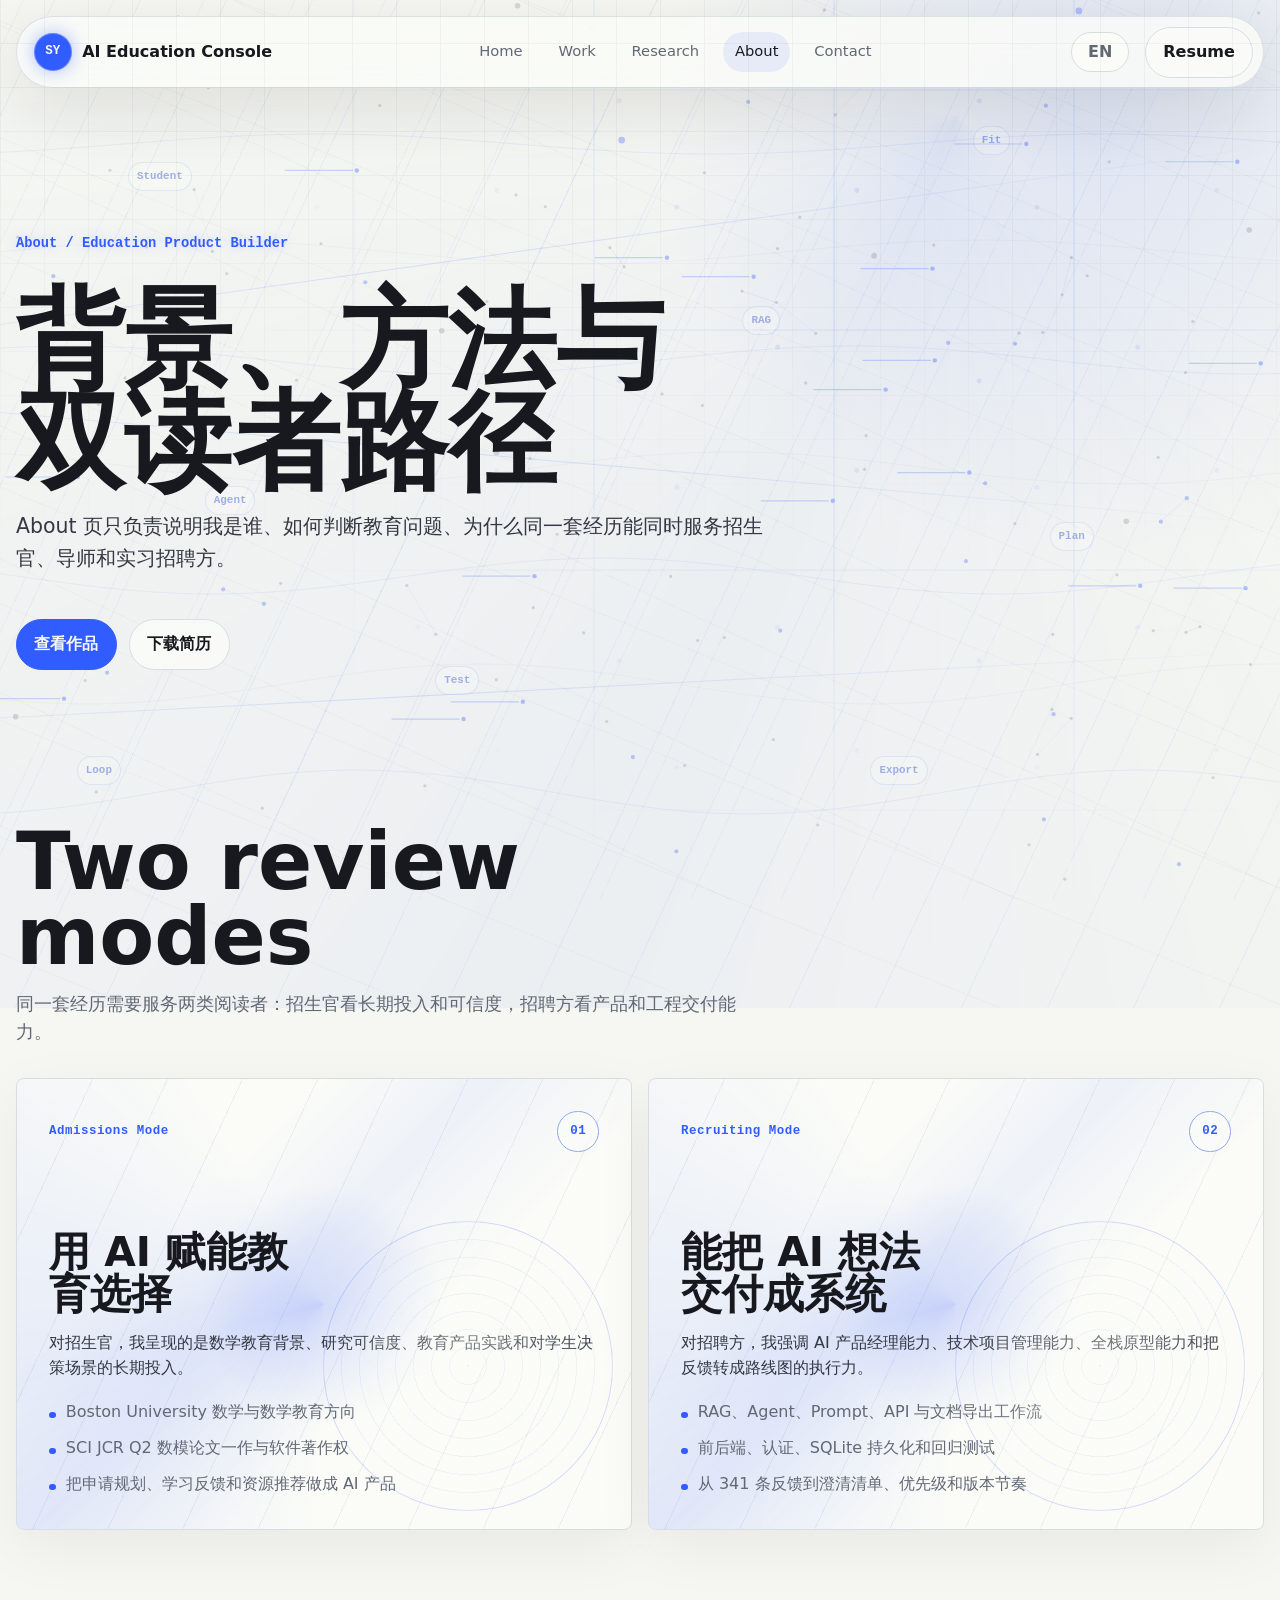
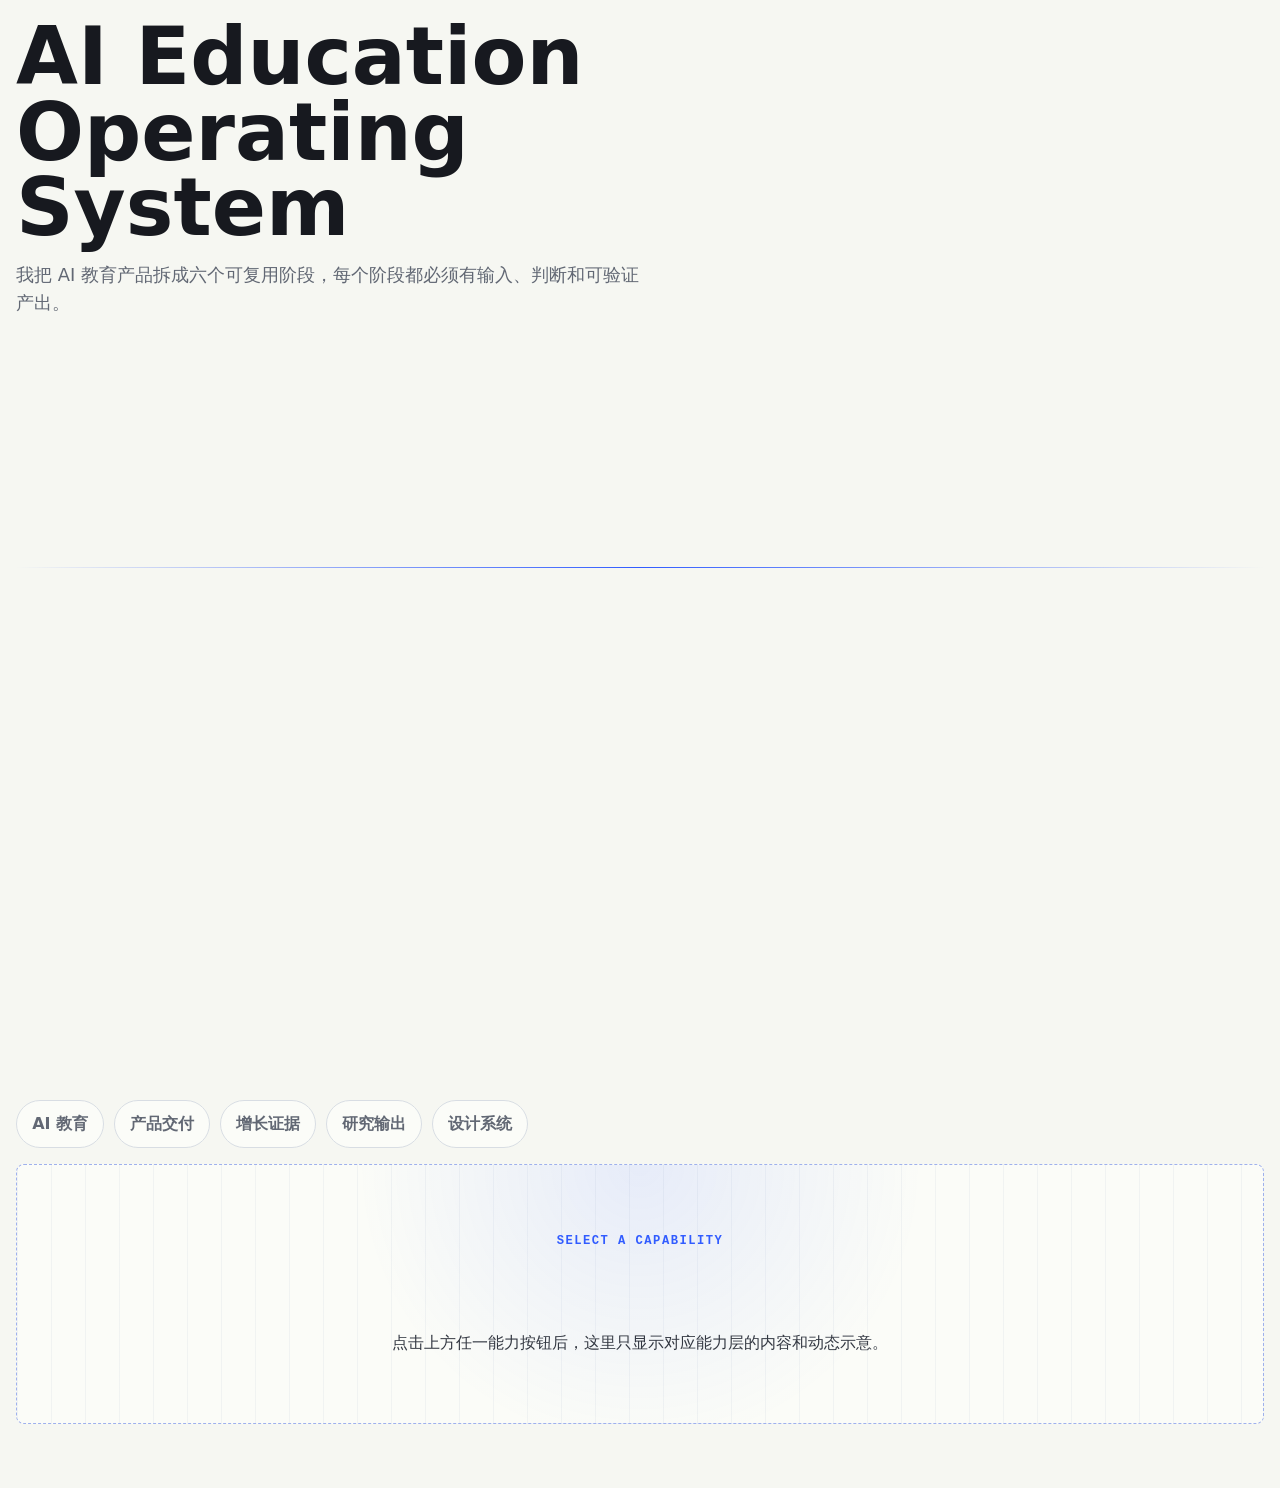
==== commit 9f986fc9: "Restructure portfolio evidence paths" ====
--- a/about.html
+++ b/about.html
@@ -32,10 +32,9 @@
       </a>
       <nav class="top-nav" aria-label="Site pages">
         <a href="./index.html">Home</a>
-        <a href="./about.html">About</a>
         <a href="./work.html">Work</a>
         <a href="./research.html">Research</a>
-        <a href="./novel.html">Novel</a>
+        <a href="./about.html">About</a>
         <a href="./contact.html">Contact</a>
       </nav>
       <a class="button secondary header-resume magnetic" href="./assets/resume.docx">Resume</a>
@@ -44,11 +43,14 @@
     <main id="main" class="subpage-main">
       <section class="page-masthead" id="top" aria-labelledby="about-title">
         <p class="hero-kicker">About / Education Product Builder</p>
-        <h1 id="about-title">我把教育判断做成可验证系统</h1>
+        <h1 id="about-title">背景、方法与双读者路径</h1>
         <p>
-          我的主线不是单纯展示经历，而是把数学教育、AI 工作流、产品规划和工程交付串成一条证据链：
-          看见真实学生场景，定义判断边界，做出可运行原型，再用测试和反馈验证。
+          About 页只负责说明我是谁、如何判断教育问题、为什么同一套经历能同时服务招生官、导师和实习招聘方。
         </p>
+        <div class="hero-actions" aria-label="About actions">
+          <a class="button primary magnetic" href="./work.html">查看作品</a>
+          <a class="button secondary magnetic" href="./assets/resume.docx">下载简历</a>
+        </div>
       </section>
 
       <section class="section audience-section" id="audience" aria-labelledby="audience-title">
--- a/styles.css
+++ b/styles.css
@@ -377,10 +377,10 @@
 
 .ai-intro-copy h2 {
   margin: 0;
-  max-width: 12ch;
+  max-width: 15ch;
   color: #fff;
-  font-size: clamp(3.6rem, 11vw, 9.2rem);
-  line-height: 0.86;
+  font-size: clamp(3.1rem, 8.4vw, 7.8rem);
+  line-height: 0.9;
   letter-spacing: 0;
   text-shadow:
     0 0 28px rgb(255 255 255 / 0.42),
@@ -405,8 +405,24 @@
   animation: intro-status-blink 1.2s steps(2, jump-none) infinite;
 }
 
+.intro-story {
+  max-width: min(86vw, 620px);
+  min-height: 3.2rem;
+  margin: 0.85rem 0 0;
+  color: rgb(225 232 255 / 0.72);
+  font-size: clamp(0.92rem, 1.7vw, 1.14rem);
+  font-weight: 650;
+  line-height: 1.45;
+  text-transform: none;
+  letter-spacing: 0.01em;
+  opacity: 0;
+  transform: translateY(10px);
+  animation: intro-story 8s cubic-bezier(0.16, 1, 0.3, 1) forwards;
+}
+
 .ai-intro-tokens,
 .ai-intro-keywords,
+.ai-intro-proof,
 .ai-intro-caption,
 .ai-intro-agents {
   position: absolute;
@@ -468,6 +484,44 @@
 .ai-intro-keywords span:nth-child(4) { --keyword-x: 31vw; --keyword-y: 13vh; animation-delay: 0.2s; }
 .ai-intro-keywords span:nth-child(5) { --keyword-x: -10vw; --keyword-y: 26vh; animation-delay: 0.26s; }
 .ai-intro-keywords span:nth-child(6) { --keyword-x: 14vw; --keyword-y: 28vh; animation-delay: 0.32s; }
+.ai-intro-keywords span:nth-child(7) { --keyword-x: -24vw; --keyword-y: 30vh; animation-delay: 0.38s; }
+.ai-intro-keywords span:nth-child(8) { --keyword-x: 27vw; --keyword-y: 31vh; animation-delay: 0.44s; }
+
+.ai-intro-proof span {
+  position: absolute;
+  left: var(--proof-x);
+  top: var(--proof-y);
+  display: inline-grid;
+  place-items: center;
+  min-width: 7.4rem;
+  min-height: 2.35rem;
+  border: 1px solid rgb(141 255 214 / 0.32);
+  background:
+    linear-gradient(135deg, rgb(141 255 214 / 0.14), rgb(95 125 255 / 0.11)),
+    rgb(2 4 10 / 0.58);
+  color: rgb(225 255 244 / 0.92);
+  font-family:
+    "Aptos Mono",
+    "Cascadia Mono",
+    Consolas,
+    monospace;
+  font-size: clamp(0.66rem, 1vw, 0.78rem);
+  font-weight: 800;
+  letter-spacing: 0.12em;
+  text-transform: uppercase;
+  opacity: 0;
+  transform: translate(-50%, -50%) scale(0.72);
+  box-shadow:
+    inset 0 1px 0 rgb(255 255 255 / 0.12),
+    0 0 34px rgb(95 125 255 / 0.18);
+  animation: intro-proof 8s cubic-bezier(0.16, 1, 0.3, 1) forwards;
+  animation-delay: var(--proof-delay, 0s);
+}
+
+.ai-intro-proof span:nth-child(1) { --proof-x: 26%; --proof-y: 34%; --proof-delay: 0s; }
+.ai-intro-proof span:nth-child(2) { --proof-x: 74%; --proof-y: 34%; --proof-delay: 0.08s; }
+.ai-intro-proof span:nth-child(3) { --proof-x: 28%; --proof-y: 70%; --proof-delay: 0.16s; }
+.ai-intro-proof span:nth-child(4) { --proof-x: 72%; --proof-y: 70%; --proof-delay: 0.24s; }
 
 .ai-intro-caption {
   z-index: 8;
@@ -515,8 +569,9 @@
   top: var(--agent-y);
   display: inline-grid;
   place-items: center;
-  min-width: 8rem;
-  min-height: 2.3rem;
+  gap: 0.08rem;
+  min-width: 10.4rem;
+  min-height: 3.05rem;
   border: 1px solid rgb(255 255 255 / 0.18);
   background: rgb(2 4 10 / 0.5);
   color: rgb(240 244 255 / 0.86);
@@ -525,13 +580,31 @@
     "Cascadia Mono",
     Consolas,
     monospace;
-  font-size: 0.74rem;
+  font-size: 0.72rem;
   letter-spacing: 0.12em;
   text-transform: uppercase;
   opacity: 0;
   transform: translate(-50%, -50%) scale(0.72);
-  animation: intro-agent 8s cubic-bezier(0.16, 1, 0.3, 1) forwards;
+  animation: intro-agent 2.7s cubic-bezier(0.16, 1, 0.3, 1) forwards;
   animation-delay: var(--agent-delay);
+}
+
+.ai-intro-agents strong,
+.ai-intro-agents em {
+  display: block;
+  font-style: normal;
+}
+
+.ai-intro-agents strong {
+  color: #fff;
+  font-size: 0.76rem;
+}
+
+.ai-intro-agents em {
+  color: rgb(211 222 255 / 0.62);
+  font-size: 0.58rem;
+  font-weight: 700;
+  letter-spacing: 0.08em;
 }
 
 .ai-intro-skip {
@@ -713,18 +786,35 @@
 
 @keyframes intro-title {
   0%,
-  40% {
+  30% {
     opacity: 0;
     transform: translateY(20px) scale(0.94);
   }
-  52%,
-  79% {
+  43%,
+  84% {
     opacity: 1;
     transform: translateY(0) scale(1);
   }
   100% {
     opacity: 0;
     transform: translateY(-26px) scale(1.06);
+  }
+}
+
+@keyframes intro-story {
+  0%,
+  13% {
+    opacity: 0;
+    transform: translateY(12px);
+  }
+  23%,
+  86% {
+    opacity: 1;
+    transform: translateY(0);
+  }
+  100% {
+    opacity: 0;
+    transform: translateY(-10px);
   }
 }
 
@@ -754,29 +844,47 @@
 
 @keyframes intro-keyword {
   0%,
-  53% {
+  31% {
     opacity: 0;
     transform: translate(-50%, -50%) scale(0.72);
   }
-  61% {
+  43%,
+  62% {
     opacity: 1;
     transform: translate(calc(-50% + var(--keyword-x)), calc(-50% + var(--keyword-y))) scale(1);
   }
-  72%,
+  76%,
   100% {
     opacity: 0;
     transform: translate(calc(-50% + var(--keyword-x)), calc(-50% + var(--keyword-y))) scale(0.82);
   }
 }
 
+@keyframes intro-proof {
+  0%,
+  74% {
+    opacity: 0;
+    transform: translate(-50%, -50%) scale(0.72);
+  }
+  83%,
+  94% {
+    opacity: 1;
+    transform: translate(-50%, -50%) scale(1);
+  }
+  100% {
+    opacity: 0;
+    transform: translate(-50%, -50%) scale(0.82);
+  }
+}
+
 @keyframes intro-caption {
   0%,
-  37% {
+  20% {
     opacity: 0;
     transform: translateY(16px);
   }
-  48%,
-  71% {
+  32%,
+  82% {
     opacity: 1;
     transform: translateY(0);
   }
@@ -791,8 +899,8 @@
     opacity: 0;
     transform: translate(-50%, -50%) scale(0.72);
   }
-  8%,
-  46% {
+  16%,
+  72% {
     opacity: 1;
     transform: translate(-50%, -50%) scale(1);
   }
@@ -1705,6 +1813,277 @@
   outline-offset: -3px;
 }
 
+.evidence-console-section {
+  margin-top: clamp(4rem, 7vw, 6rem);
+}
+
+.evidence-console {
+  display: grid;
+  grid-template-columns: minmax(0, 1.28fr) minmax(320px, 0.72fr);
+  gap: 1rem;
+  align-items: stretch;
+}
+
+.evidence-shot-card,
+.repo-card {
+  position: relative;
+  isolation: isolate;
+  overflow: hidden;
+  border: 1px solid var(--line);
+  border-radius: var(--radius);
+  background:
+    radial-gradient(circle at var(--local-x, 74%) var(--local-y, 18%), color-mix(in srgb, var(--accent) 11%, transparent), transparent 17rem),
+    var(--surface);
+  box-shadow: 0 16px 46px rgb(23 25 31 / 0.06);
+}
+
+.evidence-shot-card {
+  display: grid;
+  grid-template-columns: minmax(0, 1fr);
+  min-height: 520px;
+}
+
+.evidence-shot-media {
+  position: relative;
+  overflow: hidden;
+  min-height: 340px;
+  border-bottom: 1px solid var(--line);
+  background: var(--surface-strong);
+}
+
+.evidence-shot-media img,
+.screenshot-shell img {
+  display: block;
+  width: 100%;
+  height: 100%;
+  object-fit: cover;
+  object-position: left top;
+}
+
+.evidence-shot-copy {
+  padding: clamp(1rem, 2.6vw, 1.35rem);
+}
+
+.evidence-shot-copy span,
+.repo-card span,
+.case-proof-strip span {
+  color: var(--accent);
+  font-family: var(--font-mono);
+  font-size: 0.75rem;
+  font-weight: 800;
+  letter-spacing: 0.08em;
+  text-transform: uppercase;
+}
+
+.evidence-shot-copy h3,
+.repo-card h3 {
+  margin: 0.45rem 0 0;
+  color: var(--ink);
+  font-size: clamp(1.45rem, 2.4vw, 2.2rem);
+  line-height: 1.05;
+}
+
+.evidence-shot-copy p,
+.repo-card p {
+  margin: 0.75rem 0 0;
+  color: var(--muted);
+  line-height: 1.55;
+}
+
+.evidence-scan,
+.screenshot-scan {
+  position: absolute;
+  inset: 0;
+  pointer-events: none;
+  background:
+    linear-gradient(115deg, transparent 0 42%, color-mix(in srgb, var(--accent) 24%, transparent) 49%, transparent 56%),
+    linear-gradient(180deg, transparent, color-mix(in srgb, var(--verified) 9%, transparent));
+  opacity: 0.34;
+  transform: translateX(-105%);
+  animation: evidence-scan 5.6s ease-in-out infinite;
+}
+
+@keyframes evidence-scan {
+  0%,
+  26% {
+    transform: translateX(-105%);
+  }
+  68%,
+  100% {
+    transform: translateX(105%);
+  }
+}
+
+.repo-grid {
+  display: grid;
+  gap: 1rem;
+}
+
+.repo-card {
+  display: grid;
+  align-content: start;
+  min-height: 250px;
+  padding: clamp(1rem, 2.4vw, 1.35rem);
+  color: var(--text);
+  text-decoration: none;
+  transition:
+    border-color 180ms ease,
+    transform 180ms ease,
+    background-color 180ms ease;
+}
+
+.repo-card::before {
+  position: absolute;
+  inset: 0;
+  z-index: -1;
+  background:
+    linear-gradient(90deg, transparent, color-mix(in srgb, var(--accent) 12%, transparent), transparent),
+    repeating-linear-gradient(90deg, color-mix(in srgb, var(--line) 32%, transparent) 0 1px, transparent 1px 48px);
+  opacity: 0;
+  content: "";
+  transition: opacity 180ms ease;
+}
+
+.repo-card:hover,
+.repo-card:focus-visible {
+  border-color: color-mix(in srgb, var(--accent) 52%, var(--line));
+  transform: translateY(-4px);
+}
+
+.repo-card:hover::before,
+.repo-card:focus-visible::before {
+  opacity: 1;
+}
+
+.repo-card b {
+  align-self: end;
+  display: inline-flex;
+  width: fit-content;
+  margin-top: 1rem;
+  padding: 0.42rem 0.58rem;
+  border: 1px solid color-mix(in srgb, var(--verified) 34%, var(--line));
+  border-radius: 999px;
+  background: color-mix(in srgb, var(--verified-soft) 30%, var(--surface));
+  color: var(--verified);
+  font-family: var(--font-mono);
+  font-size: 0.72rem;
+  line-height: 1.2;
+}
+
+[data-evidence-panel] {
+  transition:
+    border-color 180ms ease,
+    box-shadow 180ms ease,
+    transform 180ms ease;
+}
+
+[data-evidence-panel].is-current {
+  border-color: color-mix(in srgb, var(--accent) 58%, var(--line));
+  box-shadow:
+    0 18px 54px rgb(23 25 31 / 0.08),
+    0 0 0 1px color-mix(in srgb, var(--accent) 18%, transparent);
+}
+
+.evidence-journey {
+  grid-column: 1 / -1;
+  display: grid;
+  grid-template-columns: repeat(5, minmax(0, 1fr));
+  gap: 0.6rem;
+  padding: 0.85rem;
+  border: 1px solid var(--line);
+  border-radius: var(--radius);
+  background:
+    linear-gradient(90deg, color-mix(in srgb, var(--accent) 7%, transparent), transparent 62%),
+    var(--surface);
+  box-shadow: 0 16px 46px rgb(23 25 31 / 0.05);
+}
+
+.evidence-step {
+  position: relative;
+  isolation: isolate;
+  display: grid;
+  gap: 0.35rem;
+  min-height: 92px;
+  padding: 0.82rem;
+  border: 1px solid var(--line);
+  border-radius: calc(var(--radius) * 0.78);
+  background: color-mix(in srgb, var(--surface) 88%, transparent);
+  color: var(--text);
+  cursor: pointer;
+  text-align: left;
+  overflow: hidden;
+  transition:
+    border-color 180ms ease,
+    background-color 180ms ease,
+    transform 180ms ease;
+}
+
+.evidence-step::before {
+  position: absolute;
+  inset: 0;
+  z-index: -1;
+  background:
+    linear-gradient(110deg, transparent 0 36%, color-mix(in srgb, var(--accent) 12%, transparent) 50%, transparent 66%),
+    radial-gradient(circle at 18% 20%, color-mix(in srgb, var(--verified) 16%, transparent), transparent 42%);
+  opacity: 0;
+  content: "";
+  transition: opacity 180ms ease;
+}
+
+.evidence-step span {
+  color: var(--accent);
+  font-family: var(--font-mono);
+  font-size: 0.68rem;
+  font-weight: 900;
+  letter-spacing: 0.08em;
+  text-transform: uppercase;
+}
+
+.evidence-step strong {
+  color: var(--ink);
+  font-size: 0.95rem;
+  line-height: 1.25;
+}
+
+.evidence-step:hover,
+.evidence-step:focus-visible,
+.evidence-step.is-current {
+  border-color: color-mix(in srgb, var(--accent) 54%, var(--line));
+  background: color-mix(in srgb, var(--accent-faint) 44%, var(--surface));
+  transform: translateY(-2px);
+}
+
+.evidence-step:hover::before,
+.evidence-step:focus-visible::before,
+.evidence-step.is-current::before {
+  opacity: 1;
+}
+
+.evidence-journey-detail {
+  grid-column: 1 / -1;
+  display: grid;
+  gap: 0.35rem;
+  padding: 0.9rem 1rem;
+  border: 1px solid color-mix(in srgb, var(--accent) 28%, var(--line));
+  border-radius: calc(var(--radius) * 0.82);
+  background: color-mix(in srgb, var(--surface-strong) 82%, transparent);
+}
+
+.evidence-journey-detail span {
+  color: var(--accent);
+  font-family: var(--font-mono);
+  font-size: 0.76rem;
+  font-weight: 900;
+  letter-spacing: 0.08em;
+  text-transform: uppercase;
+}
+
+.evidence-journey-detail p {
+  margin: 0;
+  color: var(--text);
+  line-height: 1.5;
+}
+
 .motion-lab-section {
   margin-top: clamp(4rem, 7vw, 6rem);
 }
@@ -2192,6 +2571,21 @@
 
 .case-card .evidence-list li::before {
   background: var(--case-color);
+}
+
+.case-proof-strip {
+  display: flex;
+  flex-wrap: wrap;
+  gap: 0.5rem;
+  margin-top: 1.1rem;
+}
+
+.case-proof-strip span {
+  padding: 0.42rem 0.58rem;
+  border: 1px solid color-mix(in srgb, var(--case-color) 34%, var(--line));
+  border-radius: 999px;
+  background: color-mix(in srgb, var(--case-soft) 38%, var(--surface));
+  color: var(--case-color);
 }
 
 .case-sequence {
@@ -2280,6 +2674,179 @@
   perspective: 900px;
 }
 
+.screenshot-visual {
+  --scan-focus-x: 18%;
+  --scan-focus-y: 22%;
+  display: grid;
+  grid-template-columns: repeat(2, minmax(0, 1fr));
+  align-content: start;
+  gap: 0.55rem;
+  min-height: 680px;
+  padding: 1rem;
+}
+
+.screenshot-shell {
+  position: relative;
+  z-index: 2;
+  grid-column: 1 / -1;
+  overflow: hidden;
+  min-height: 330px;
+  border: 1px solid color-mix(in srgb, var(--accent) 24%, var(--line));
+  border-radius: calc(var(--radius) * 0.82);
+  background: var(--surface);
+  box-shadow: 0 24px 54px rgb(23 25 31 / 0.12);
+}
+
+.screenshot-visual .screenshot-scan {
+  background:
+    radial-gradient(circle at var(--scan-focus-x) var(--scan-focus-y), color-mix(in srgb, var(--verified) 22%, transparent), transparent 18%),
+    linear-gradient(115deg, transparent 0 42%, color-mix(in srgb, var(--accent) 24%, transparent) 49%, transparent 56%),
+    linear-gradient(180deg, transparent, color-mix(in srgb, var(--verified) 9%, transparent));
+}
+
+.proof-hotspot {
+  position: absolute;
+  z-index: 4;
+  display: inline-flex;
+  align-items: center;
+  justify-content: center;
+  min-height: 34px;
+  padding: 0.34rem 0.58rem;
+  border: 1px solid color-mix(in srgb, var(--accent) 45%, var(--line));
+  border-radius: 999px;
+  background: color-mix(in srgb, var(--surface) 88%, transparent);
+  color: var(--ink);
+  cursor: pointer;
+  font-family: var(--font-mono);
+  font-size: 0.7rem;
+  font-weight: 900;
+  box-shadow: 0 14px 30px rgb(23 25 31 / 0.16);
+  backdrop-filter: blur(12px);
+  transform: translate(-50%, -50%);
+  transition:
+    border-color 180ms ease,
+    background-color 180ms ease,
+    color 180ms ease,
+    transform 180ms ease;
+}
+
+.proof-hotspot::before {
+  position: absolute;
+  inset: -0.5rem;
+  border: 1px solid color-mix(in srgb, var(--accent) 18%, transparent);
+  border-radius: inherit;
+  opacity: 0;
+  content: "";
+  transition: opacity 180ms ease;
+}
+
+.proof-hotspot:hover,
+.proof-hotspot:focus-visible,
+.proof-hotspot.is-current {
+  border-color: var(--verified);
+  background: color-mix(in srgb, var(--verified-soft) 46%, var(--surface));
+  color: var(--verified);
+  transform: translate(-50%, -50%) scale(1.04);
+}
+
+.proof-hotspot:hover::before,
+.proof-hotspot:focus-visible::before,
+.proof-hotspot.is-current::before {
+  opacity: 1;
+}
+
+.proof-hotspot[data-proof-hotspot="profile"] {
+  left: 18%;
+  top: 22%;
+}
+
+.proof-hotspot[data-proof-hotspot="plan"] {
+  left: 58%;
+  top: 20%;
+}
+
+.proof-hotspot[data-proof-hotspot="rag"] {
+  left: 67%;
+  top: 43%;
+}
+
+.proof-hotspot[data-proof-hotspot="quality"] {
+  left: 30%;
+  top: 58%;
+}
+
+.proof-hotspot[data-proof-hotspot="export"] {
+  left: 72%;
+  top: 68%;
+}
+
+.proof-hotspot[data-proof-hotspot="tests"] {
+  left: 19%;
+  top: 78%;
+}
+
+.screenshot-visual .layer {
+  position: relative;
+  inset: auto;
+  width: auto;
+  min-width: 0;
+  min-height: 54px;
+  padding: 0.72rem 0.8rem;
+  font-size: 0.78rem;
+  animation-duration: 8.5s;
+}
+
+.screenshot-visual .layer-detail {
+  position: relative;
+  inset: auto;
+  grid-column: 1 / -1;
+  margin-top: 0.1rem;
+}
+
+.visual-repo-link {
+  position: relative;
+  z-index: 2;
+  grid-column: 1 / -1;
+  display: inline-flex;
+  justify-content: center;
+  min-height: 44px;
+  padding: 0.72rem 1rem;
+  border: 1px solid var(--accent);
+  border-radius: 999px;
+  background: var(--accent);
+  color: var(--accent-ink);
+  font-weight: 800;
+  text-decoration: none;
+}
+
+.repo-proof-flow {
+  display: flex;
+  flex-wrap: wrap;
+  gap: 0.45rem;
+  margin-top: 1rem;
+}
+
+.repo-proof-flow span {
+  display: inline-flex;
+  align-items: center;
+  min-height: 30px;
+  padding: 0.35rem 0.52rem;
+  border: 1px solid color-mix(in srgb, var(--accent) 30%, var(--line));
+  border-radius: 999px;
+  background: color-mix(in srgb, var(--accent-faint) 45%, var(--surface));
+  color: var(--accent);
+  font-family: var(--font-mono);
+  font-size: 0.68rem;
+  font-weight: 900;
+  letter-spacing: 0.02em;
+}
+
+.repo-proof-flow span[data-proof-state="verified"] {
+  border-color: color-mix(in srgb, var(--verified) 38%, var(--line));
+  background: color-mix(in srgb, var(--verified-soft) 48%, var(--surface));
+  color: var(--verified);
+}
+
 .layered-visual::before,
 .layered-visual::after {
   position: absolute;
@@ -2310,31 +2877,43 @@
 .layered-visual[data-active-layer="profile"] {
   --layer-focus-x: 30%;
   --layer-focus-y: 18%;
+  --scan-focus-x: 18%;
+  --scan-focus-y: 22%;
 }
 
 .layered-visual[data-active-layer="plan"] {
   --layer-focus-x: 70%;
   --layer-focus-y: 28%;
+  --scan-focus-x: 58%;
+  --scan-focus-y: 20%;
 }
 
 .layered-visual[data-active-layer="rag"] {
   --layer-focus-x: 36%;
   --layer-focus-y: 42%;
+  --scan-focus-x: 67%;
+  --scan-focus-y: 43%;
 }
 
 .layered-visual[data-active-layer="quality"] {
   --layer-focus-x: 70%;
   --layer-focus-y: 55%;
+  --scan-focus-x: 30%;
+  --scan-focus-y: 58%;
 }
 
 .layered-visual[data-active-layer="export"] {
   --layer-focus-x: 34%;
   --layer-focus-y: 70%;
+  --scan-focus-x: 72%;
+  --scan-focus-y: 68%;
 }
 
 .layered-visual[data-active-layer="tests"] {
   --layer-focus-x: 72%;
   --layer-focus-y: 82%;
+  --scan-focus-x: 19%;
+  --scan-focus-y: 78%;
 }
 
 .layer {
@@ -2971,6 +3550,50 @@
   gap: 1rem;
 }
 
+.archive-filter-section {
+  display: flex;
+  flex-wrap: wrap;
+  gap: 0.65rem;
+  margin: -0.75rem 0 1.4rem;
+}
+
+.archive-filter {
+  min-height: 2.45rem;
+  padding: 0.5rem 0.8rem;
+  border: 1px solid color-mix(in srgb, var(--line) 82%, transparent);
+  border-radius: 999px;
+  background: color-mix(in srgb, var(--surface) 86%, transparent);
+  color: var(--muted);
+  font-family: var(--font-mono);
+  font-size: 0.72rem;
+  font-weight: 800;
+  letter-spacing: 0.06em;
+  text-transform: uppercase;
+  cursor: pointer;
+  transition:
+    transform 180ms ease,
+    border-color 180ms ease,
+    background-color 180ms ease,
+    color 180ms ease;
+}
+
+.archive-filter:hover,
+.archive-filter:focus-visible,
+.archive-filter.is-active {
+  border-color: color-mix(in srgb, var(--verified) 46%, var(--line));
+  background: color-mix(in srgb, var(--verified-soft) 42%, var(--surface));
+  color: var(--ink);
+}
+
+.archive-filter:hover,
+.archive-filter:focus-visible {
+  transform: translateY(-2px);
+}
+
+.archive-item[hidden] {
+  display: none;
+}
+
 .archive-item {
   min-height: 520px;
   border-radius: var(--radius);
@@ -3424,11 +4047,55 @@
   line-height: 1.55;
 }
 
+.reader-path-grid {
+  display: grid;
+  grid-template-columns: repeat(2, minmax(0, 1fr));
+  gap: 1rem;
+}
+
+.reader-path-card {
+  min-height: 240px;
+}
+
+.flagship-proof-section .section-actions {
+  justify-content: flex-start;
+}
+
+.evidence-snapshot-band {
+  margin-top: clamp(3rem, 6vw, 5rem);
+}
+
+.more-evidence-section .route-grid {
+  grid-template-columns: repeat(2, minmax(0, 1fr));
+}
+
+.secondary-evidence-card {
+  min-height: 220px;
+  --card-color: color-mix(in srgb, var(--muted) 70%, var(--accent));
+  --card-soft: color-mix(in srgb, var(--surface-strong) 76%, transparent);
+}
+
+.secondary-evidence-card::before {
+  opacity: 0.22;
+}
+
+.secondary-evidence-card span {
+  color: color-mix(in srgb, var(--muted) 72%, var(--accent));
+}
+
 .section-actions {
   display: flex;
   flex-wrap: wrap;
   gap: 0.75rem;
   margin-top: 1.5rem;
+}
+
+.repo-evidence-section {
+  margin-top: clamp(3rem, 6vw, 5rem);
+}
+
+.repo-grid-wide {
+  grid-template-columns: repeat(2, minmax(0, 1fr));
 }
 
 body.novel-site {
@@ -4121,6 +4788,18 @@
     grid-template-columns: repeat(2, minmax(0, 1fr));
   }
 
+  .evidence-console {
+    grid-template-columns: 1fr;
+  }
+
+  .evidence-journey {
+    grid-template-columns: repeat(3, minmax(0, 1fr));
+  }
+
+  .repo-grid-wide {
+    grid-template-columns: 1fr;
+  }
+
   .novel-arc {
     grid-template-columns: minmax(90px, 0.22fr) minmax(0, 0.78fr);
   }
@@ -4201,8 +4880,9 @@
   }
 
   .ai-intro-copy h2 {
-    max-width: 10ch;
-    font-size: clamp(3.2rem, 18vw, 5.8rem);
+    max-width: 14ch;
+    font-size: clamp(2.55rem, 13vw, 4.7rem);
+    line-height: 0.95;
   }
 
   .intro-kicker,
@@ -4210,14 +4890,39 @@
     letter-spacing: 0.16em;
   }
 
+  .intro-story {
+    max-width: min(100% - 1rem, 420px);
+    min-height: 4rem;
+    font-size: 0.88rem;
+  }
+
   .ai-intro-core {
     width: min(20rem, 76vw);
   }
 
   .ai-intro-tokens span:nth-child(n + 5),
   .ai-intro-keywords span:nth-child(n + 5),
+  .ai-intro-proof span:nth-child(n + 3),
   .ai-intro-agents span:nth-child(n + 4) {
     display: none;
+  }
+
+  .ai-intro-proof span {
+    min-width: 6.8rem;
+    min-height: 2.2rem;
+    font-size: 0.6rem;
+  }
+
+  .ai-intro-proof span:nth-child(1) { --proof-x: 25%; --proof-y: 68%; }
+  .ai-intro-proof span:nth-child(2) { --proof-x: 75%; --proof-y: 68%; }
+
+  .ai-intro-agents span {
+    min-width: 8.2rem;
+    min-height: 2.85rem;
+  }
+
+  .ai-intro-agents em {
+    font-size: 0.52rem;
   }
 
   .ai-intro-caption {
@@ -4381,6 +5086,11 @@
     grid-template-columns: 1fr;
   }
 
+  .reader-path-grid,
+  .more-evidence-section .route-grid {
+    grid-template-columns: 1fr;
+  }
+
   .novel-masthead::after {
     right: -20%;
     bottom: 4%;
@@ -4486,6 +5196,48 @@
 
   .layered-visual {
     min-height: 470px;
+  }
+
+  .evidence-shot-card {
+    min-height: auto;
+  }
+
+  .evidence-shot-media {
+    min-height: 260px;
+  }
+
+  .evidence-journey {
+    grid-template-columns: 1fr;
+    padding: 0.65rem;
+  }
+
+  .evidence-step {
+    min-height: 72px;
+  }
+
+  .repo-card {
+    min-height: 220px;
+  }
+
+  .screenshot-visual {
+    grid-template-columns: 1fr;
+    min-height: auto;
+  }
+
+  .screenshot-shell {
+    min-height: 240px;
+  }
+
+  .proof-hotspot {
+    min-height: 28px;
+    padding: 0.24rem 0.38rem;
+    font-size: 0.58rem;
+  }
+
+  .screenshot-visual .layer,
+  .screenshot-visual .layer-detail,
+  .visual-repo-link {
+    grid-column: 1 / -1;
   }
 
   .layer-detail {
@@ -4640,6 +5392,28 @@
 
   .cursor-glow {
     display: none;
+  }
+
+  .evidence-scan,
+  .screenshot-scan {
+    animation: none !important;
+    transform: none;
+    opacity: 0.14;
+  }
+
+  .evidence-step,
+  .evidence-step:hover,
+  .evidence-step:focus-visible,
+  .evidence-step.is-current,
+  .repo-card:hover,
+  .repo-card:focus-visible {
+    transform: none;
+  }
+
+  .proof-hotspot:hover,
+  .proof-hotspot:focus-visible,
+  .proof-hotspot.is-current {
+    transform: translate(-50%, -50%);
   }
 
   h1,
@@ -4687,6 +5461,7 @@
   .ai-intro-core,
   .ai-intro-tokens,
   .ai-intro-keywords,
+  .ai-intro-proof,
   .ai-intro-caption,
   .ai-intro-agents {
     display: none;
@@ -4695,7 +5470,8 @@
   .ai-intro-copy,
   .intro-kicker,
   .ai-intro-copy h2,
-  .intro-status {
+  .intro-status,
+  .intro-story {
     opacity: 1;
     transform: none;
     animation: none !important;
